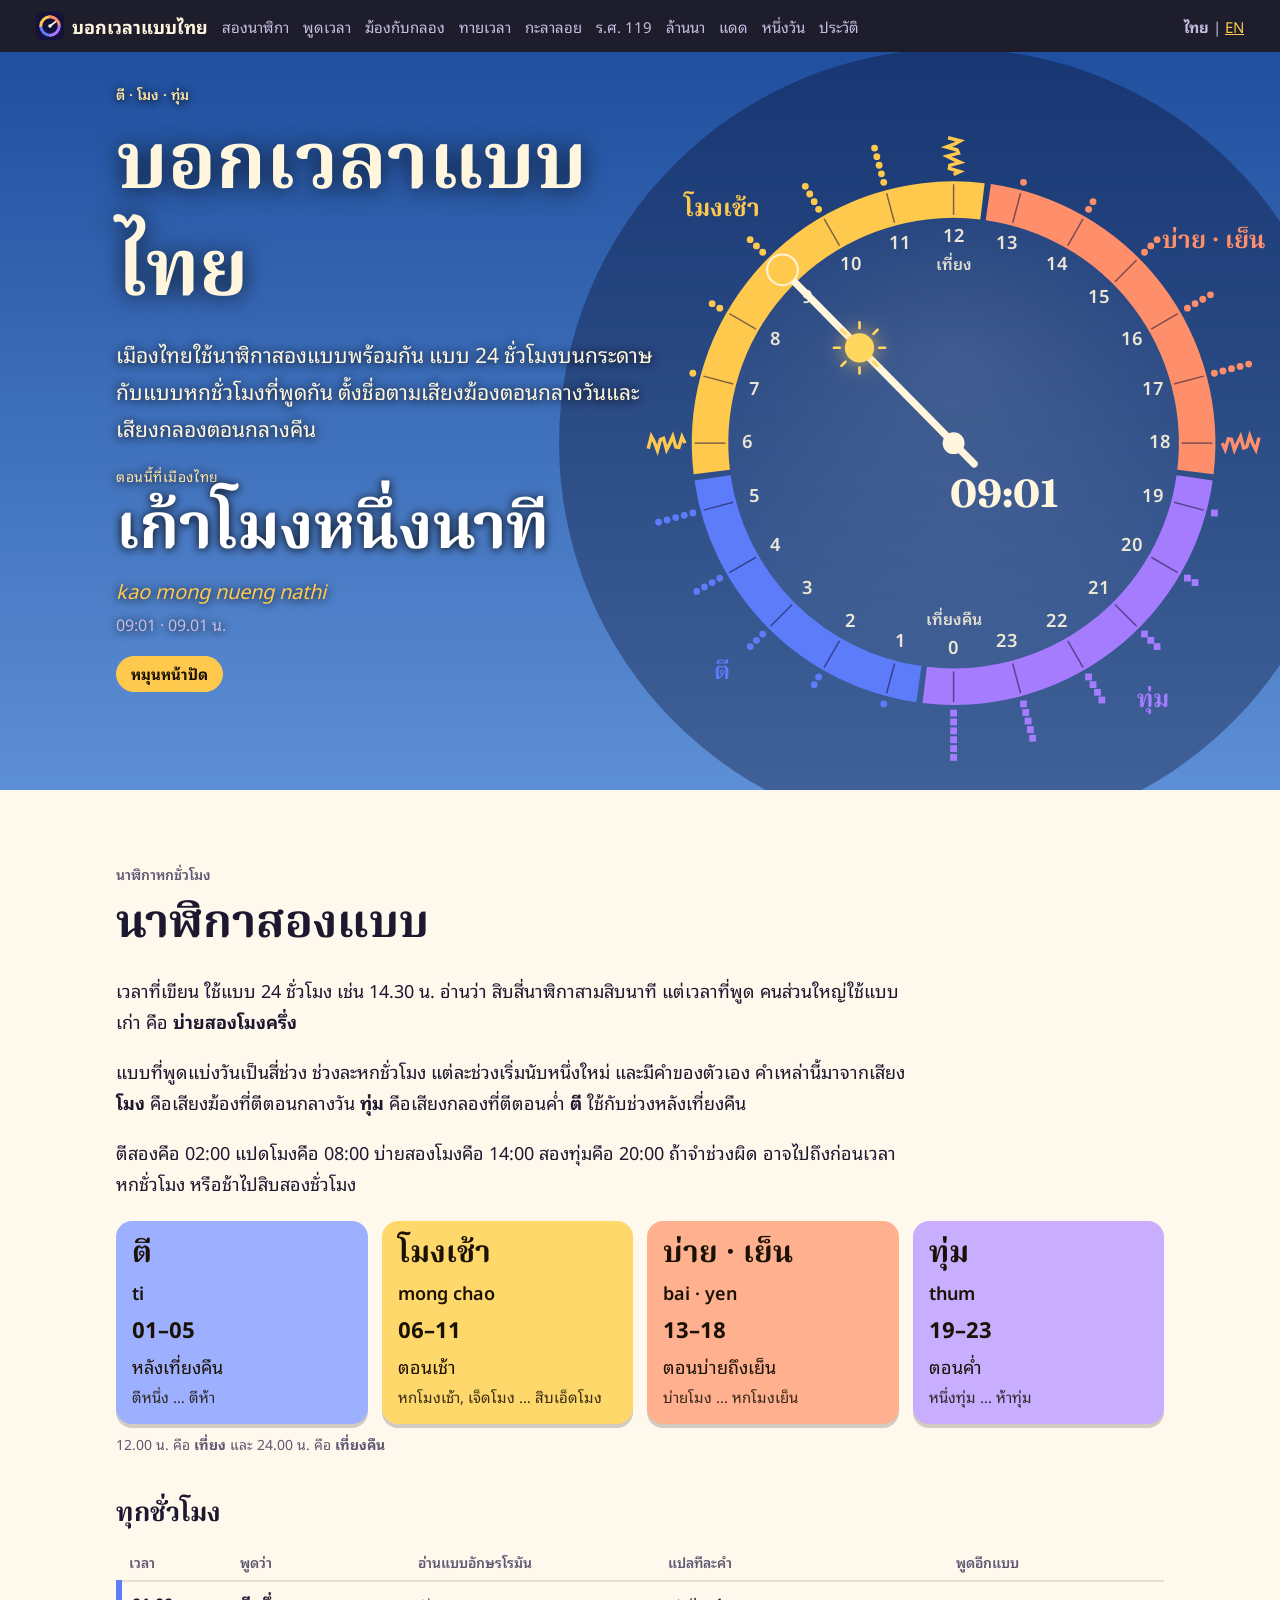
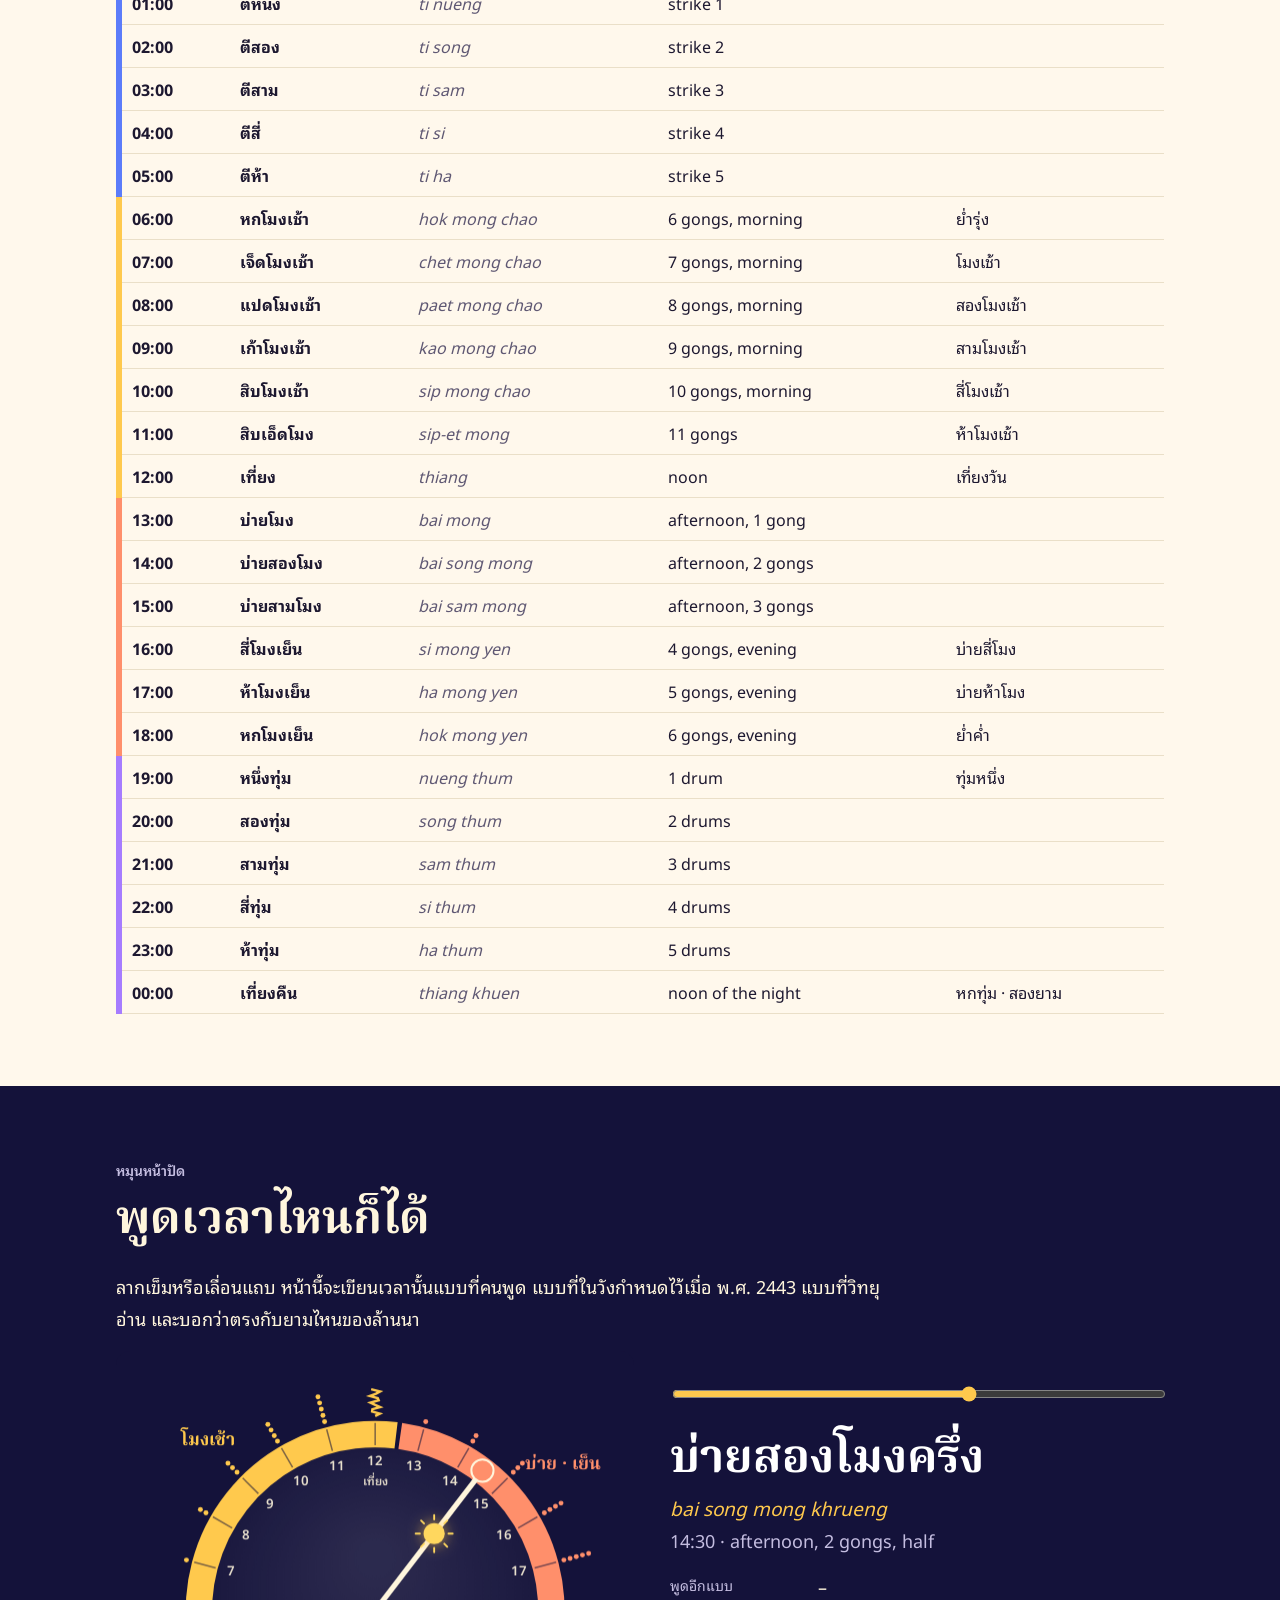
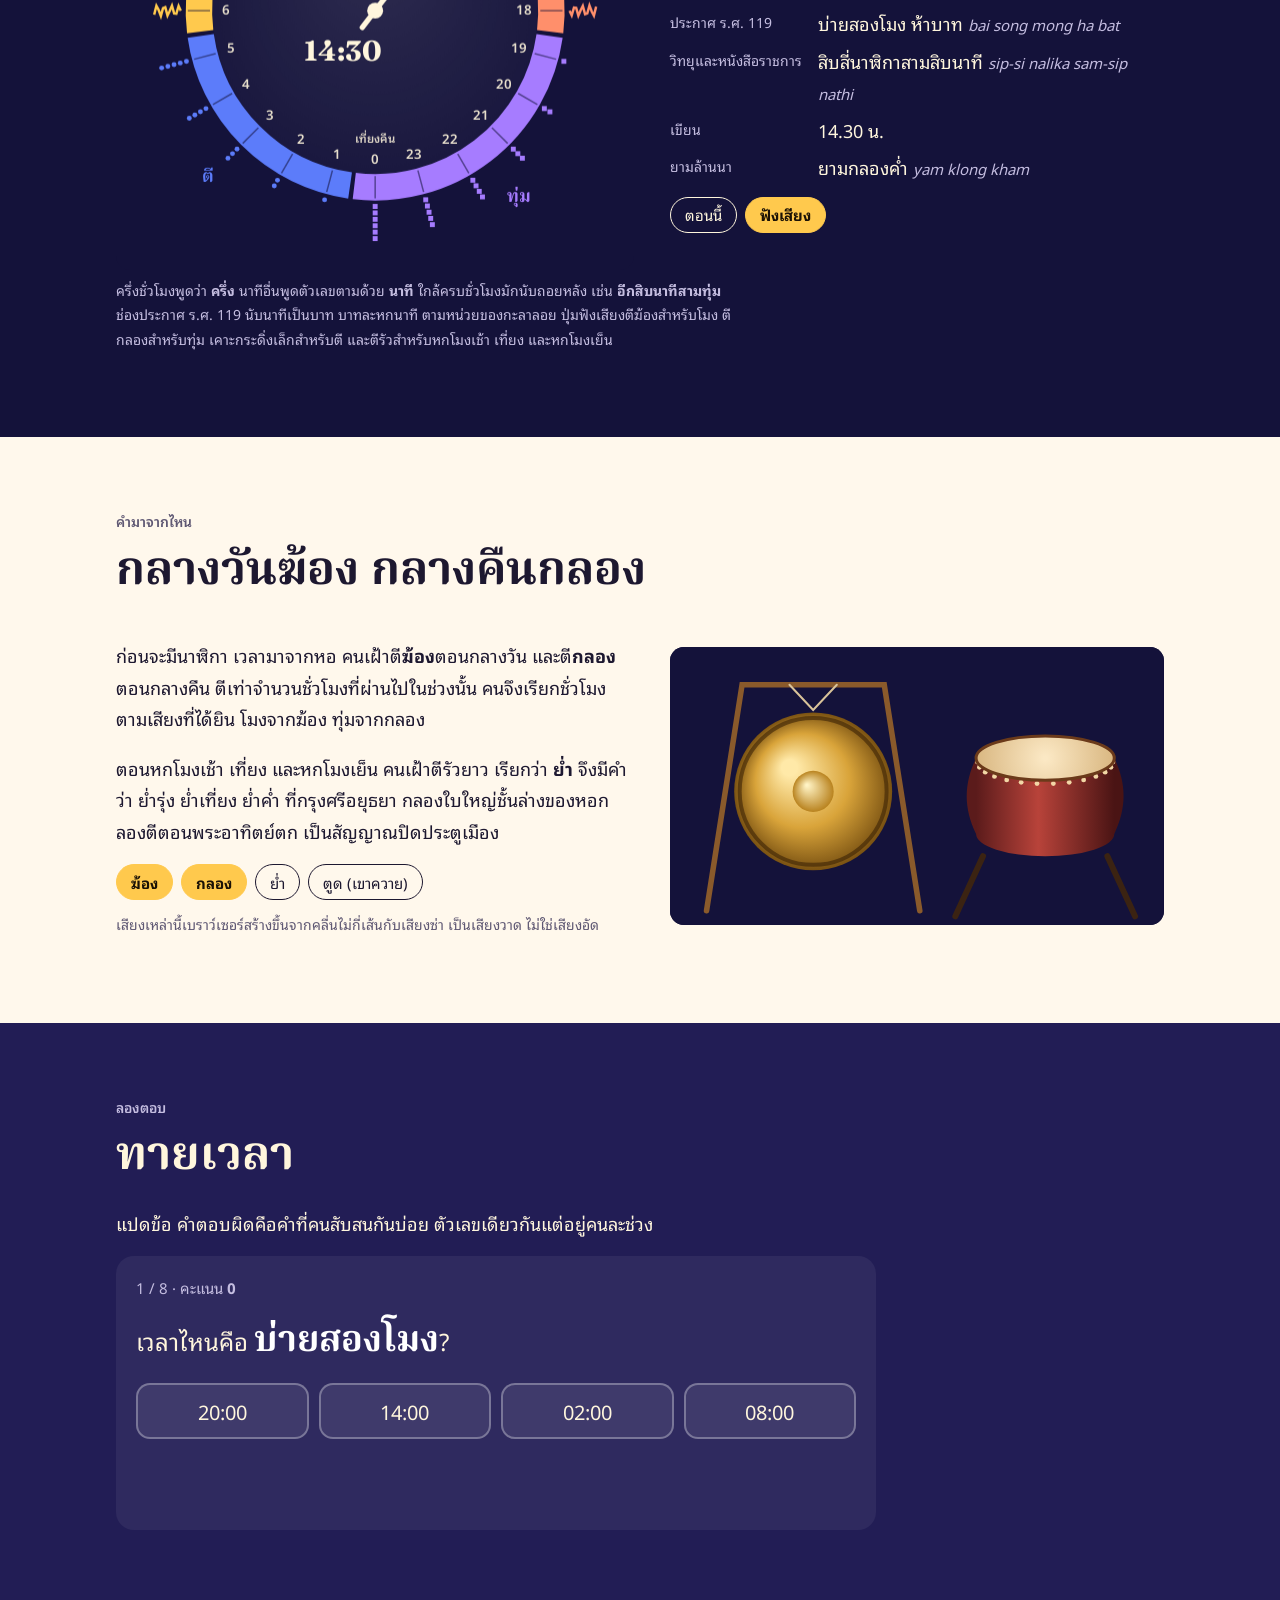
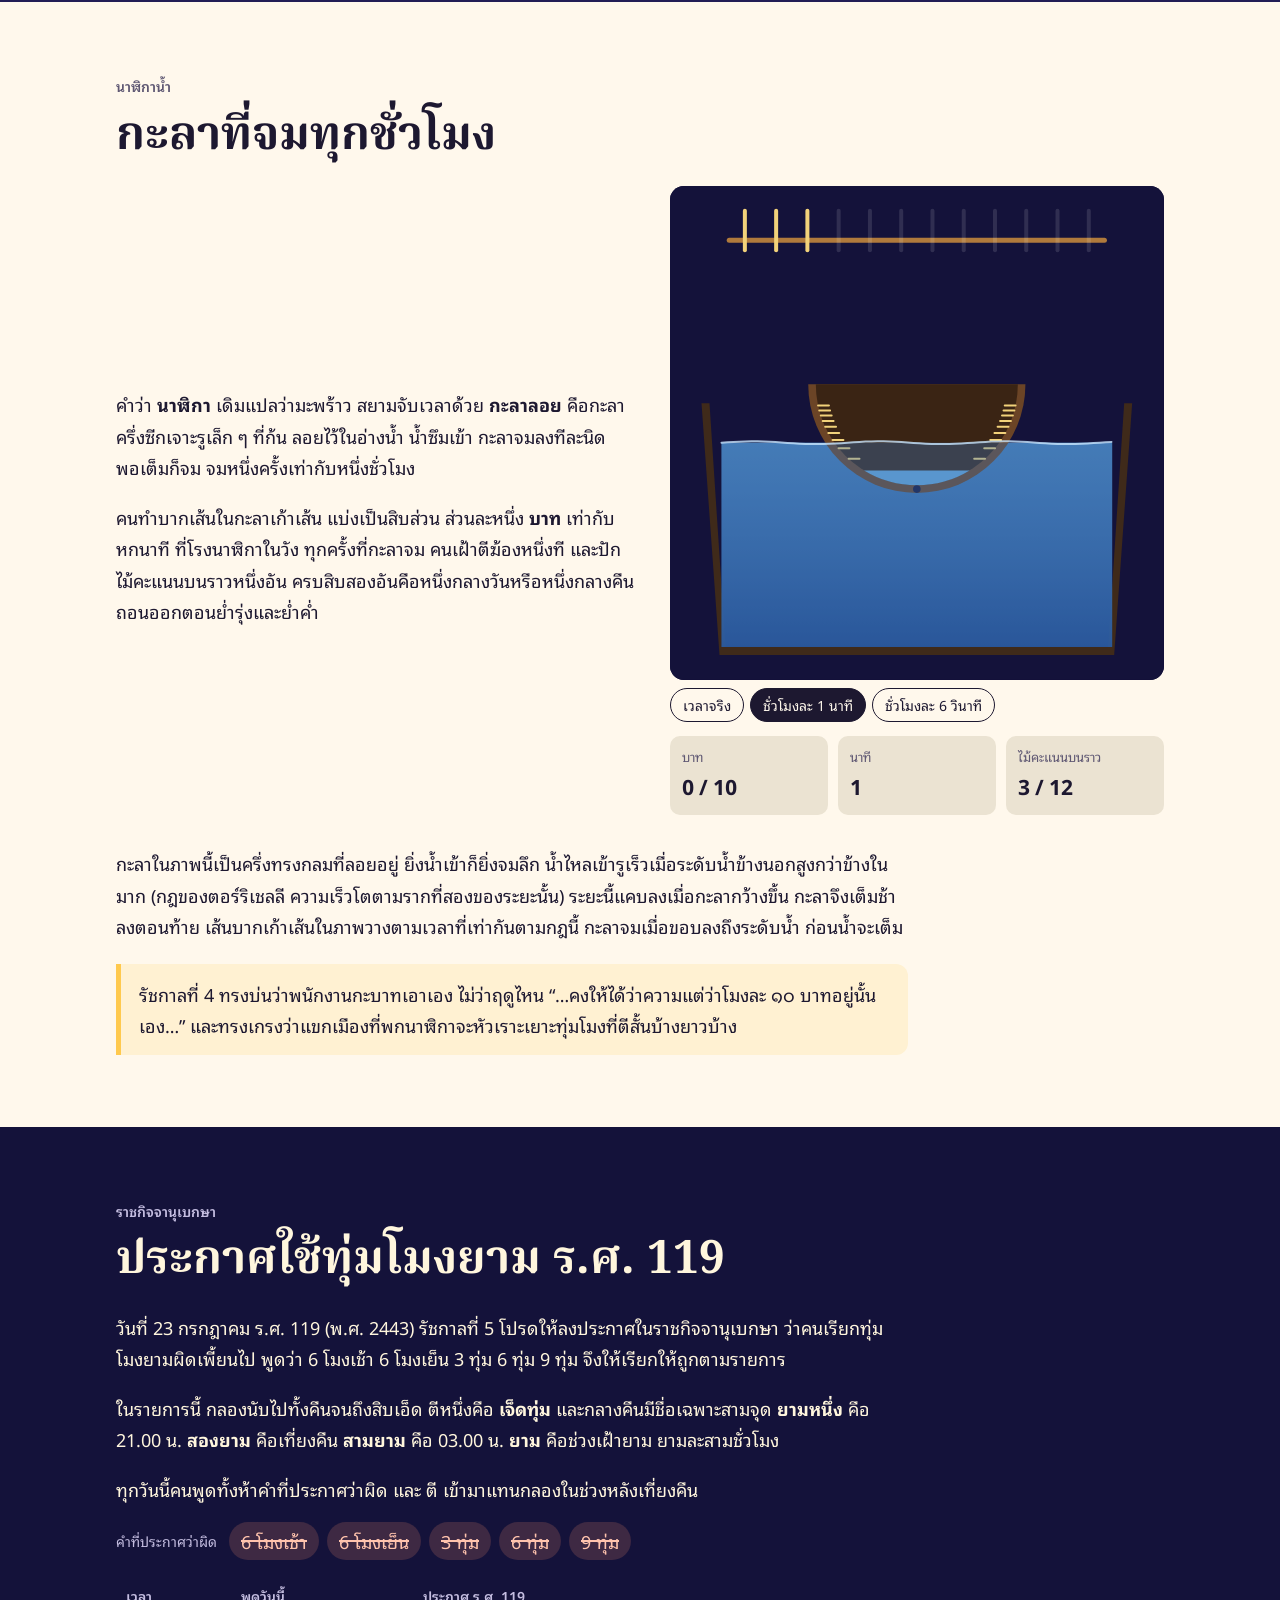
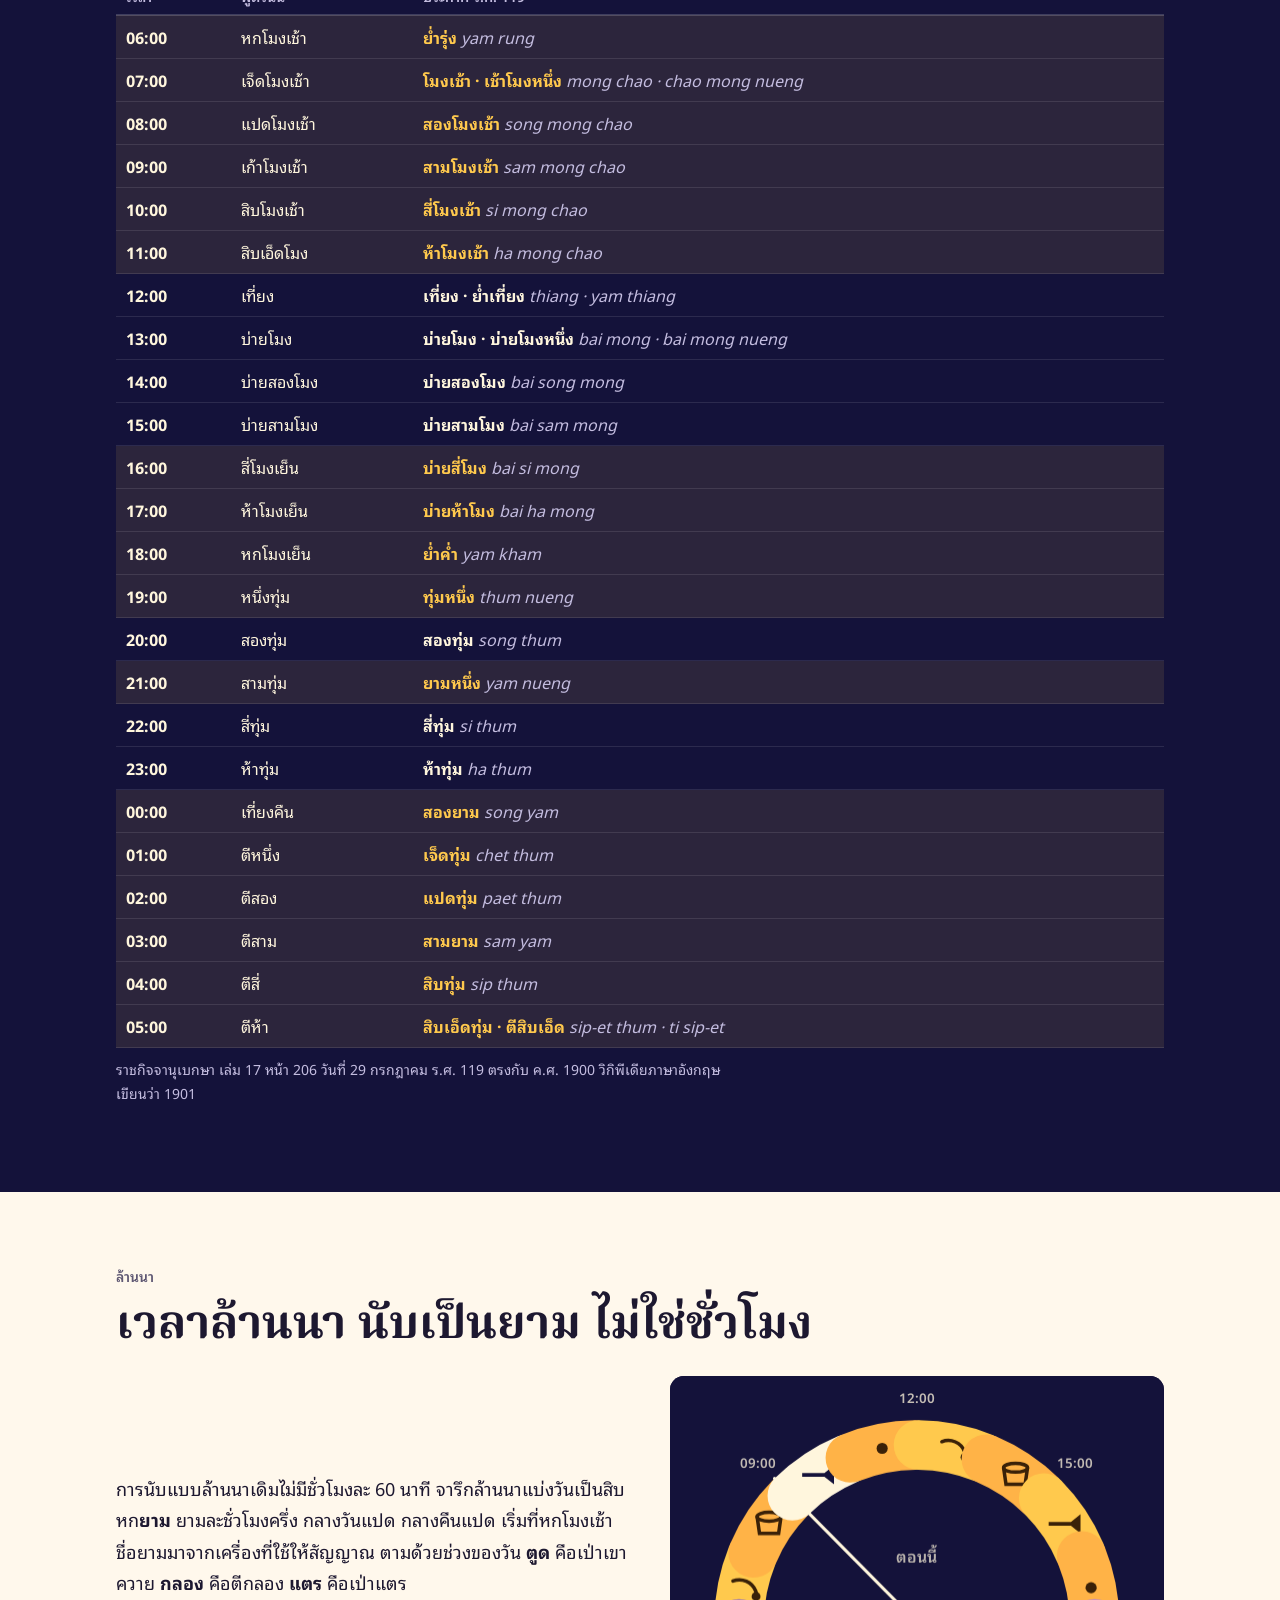
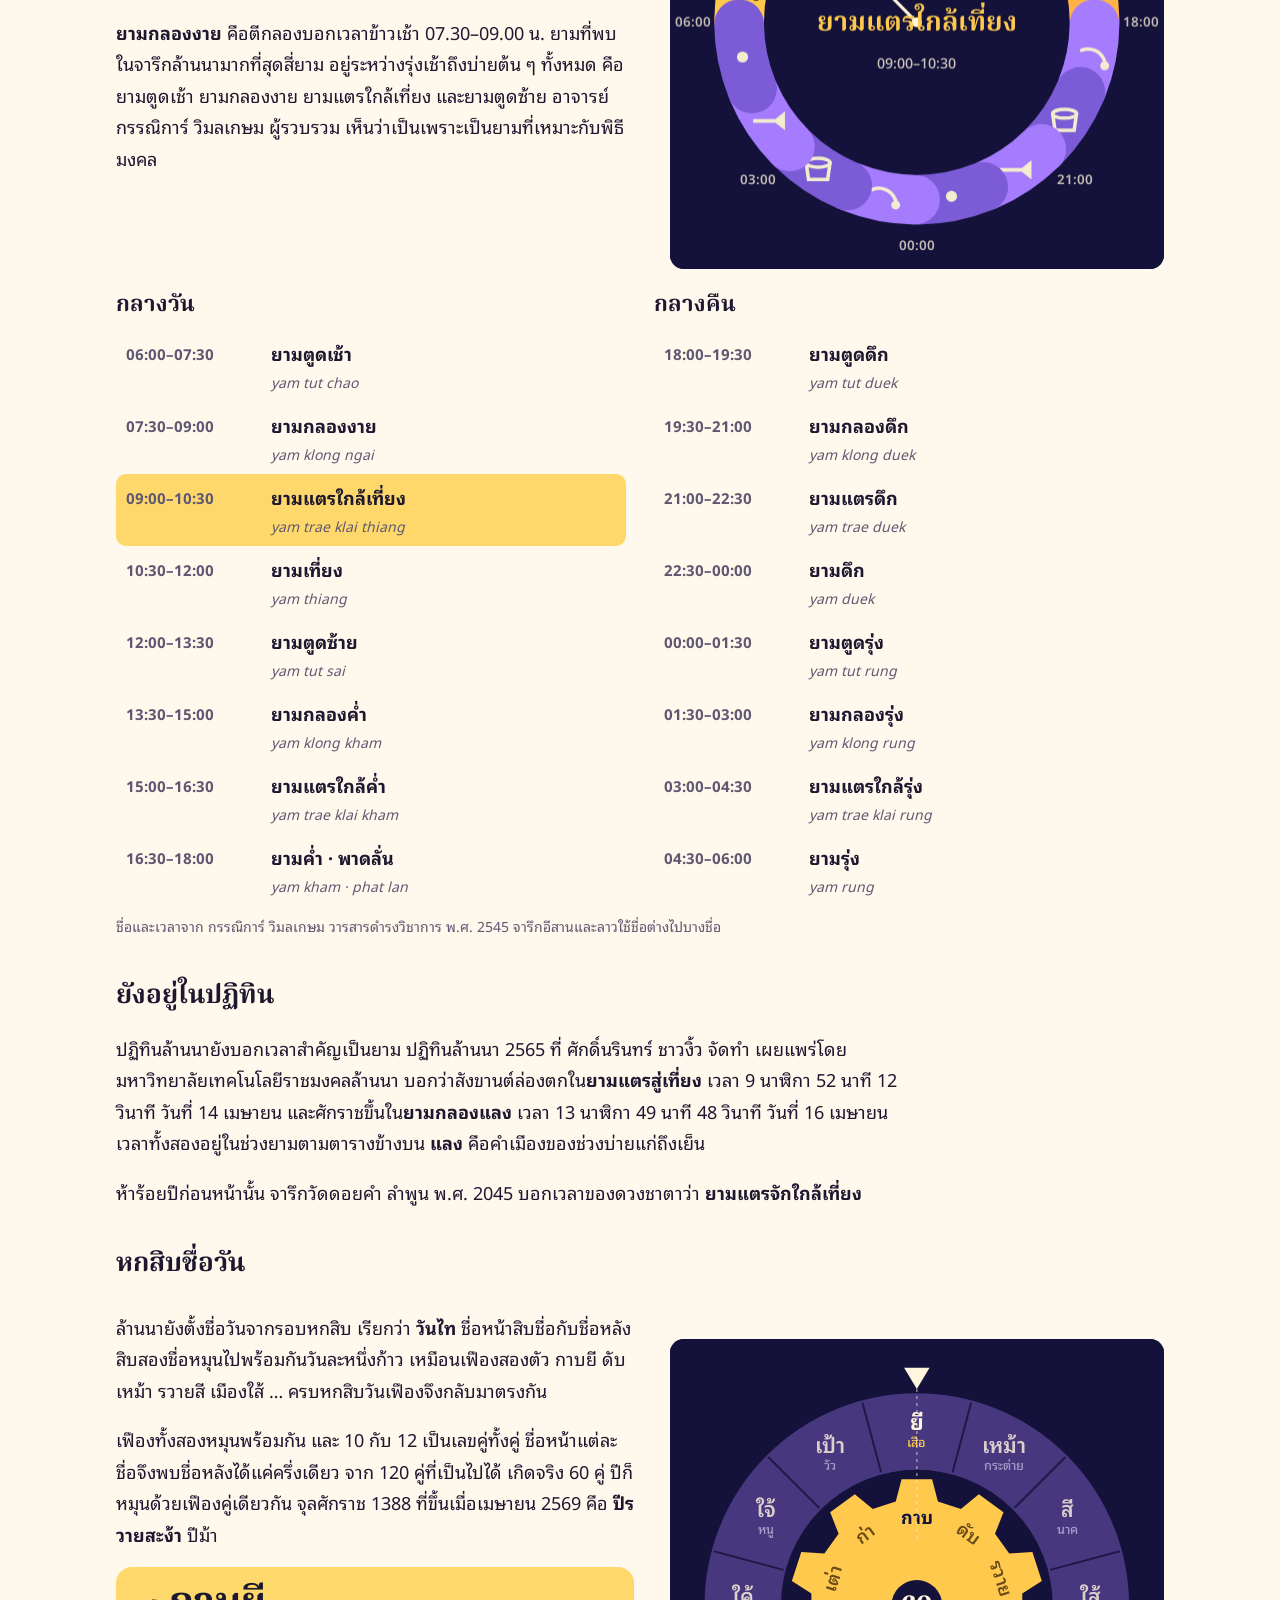
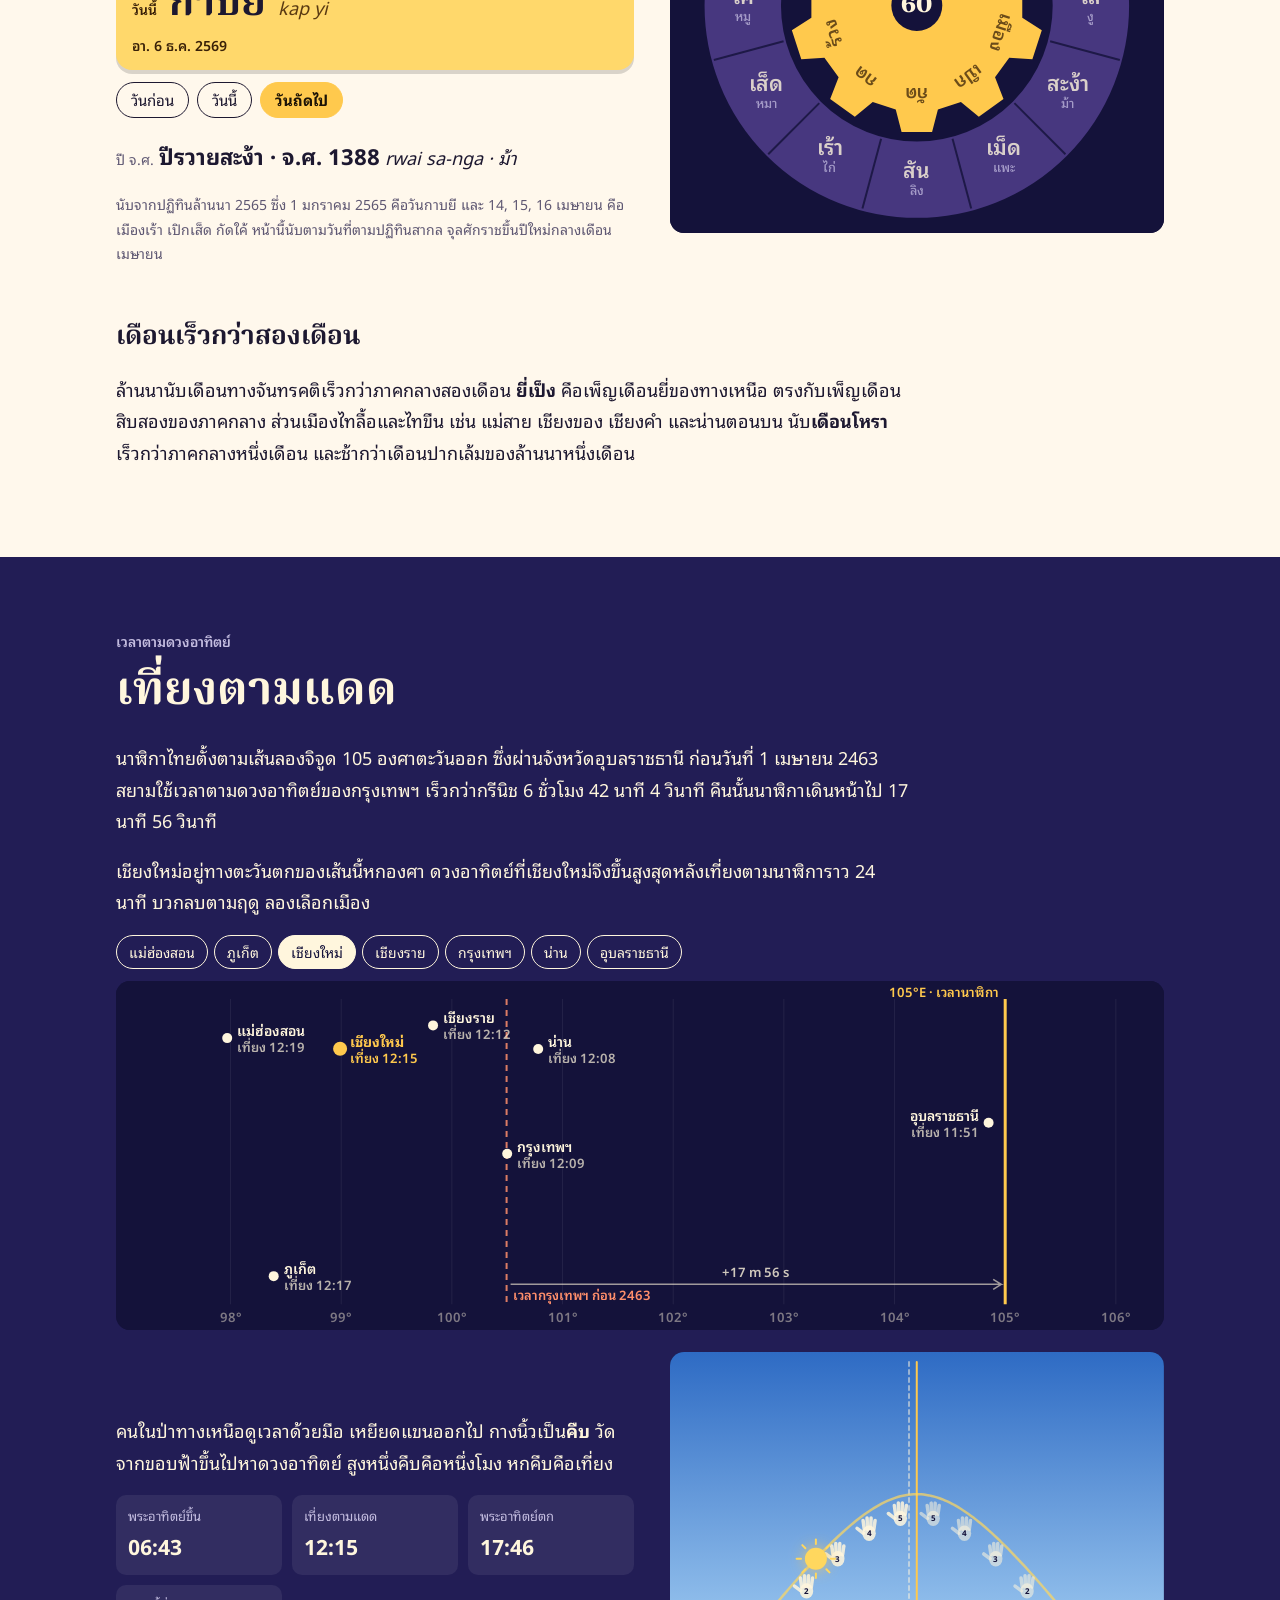
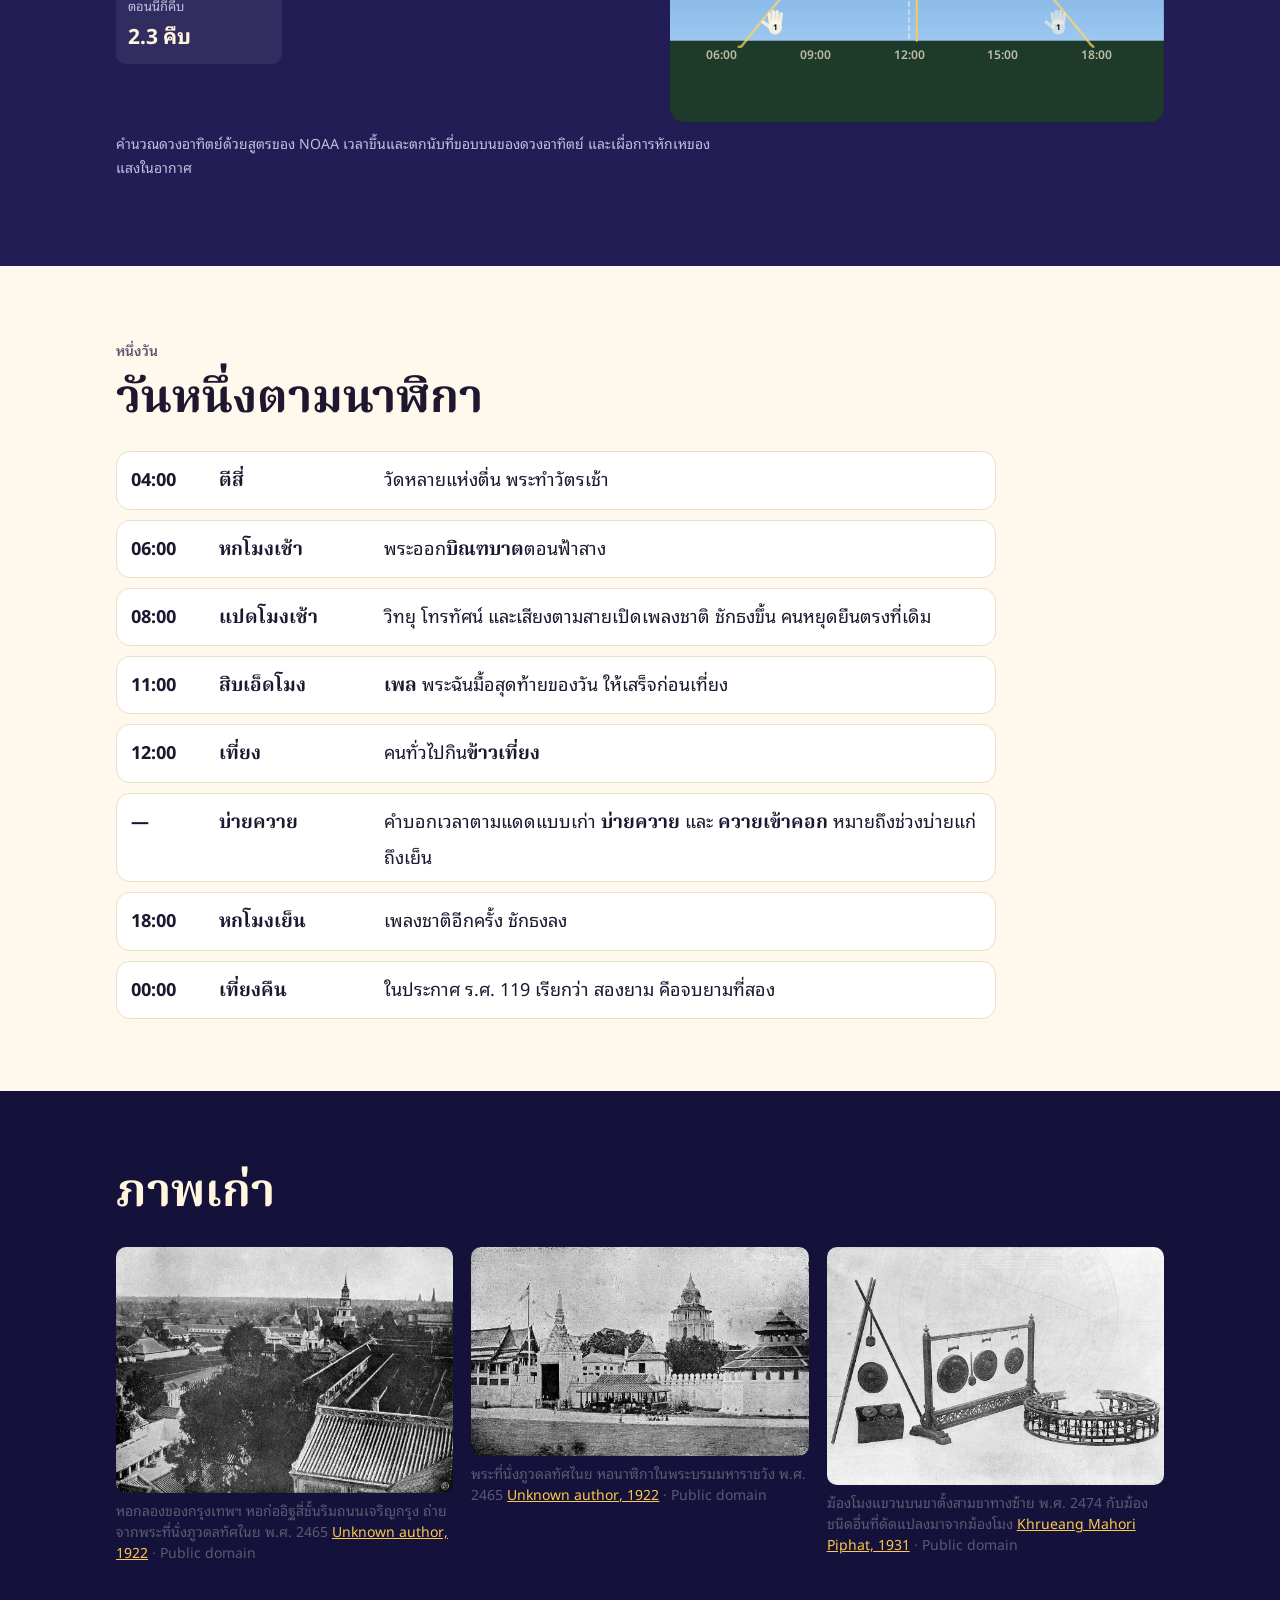
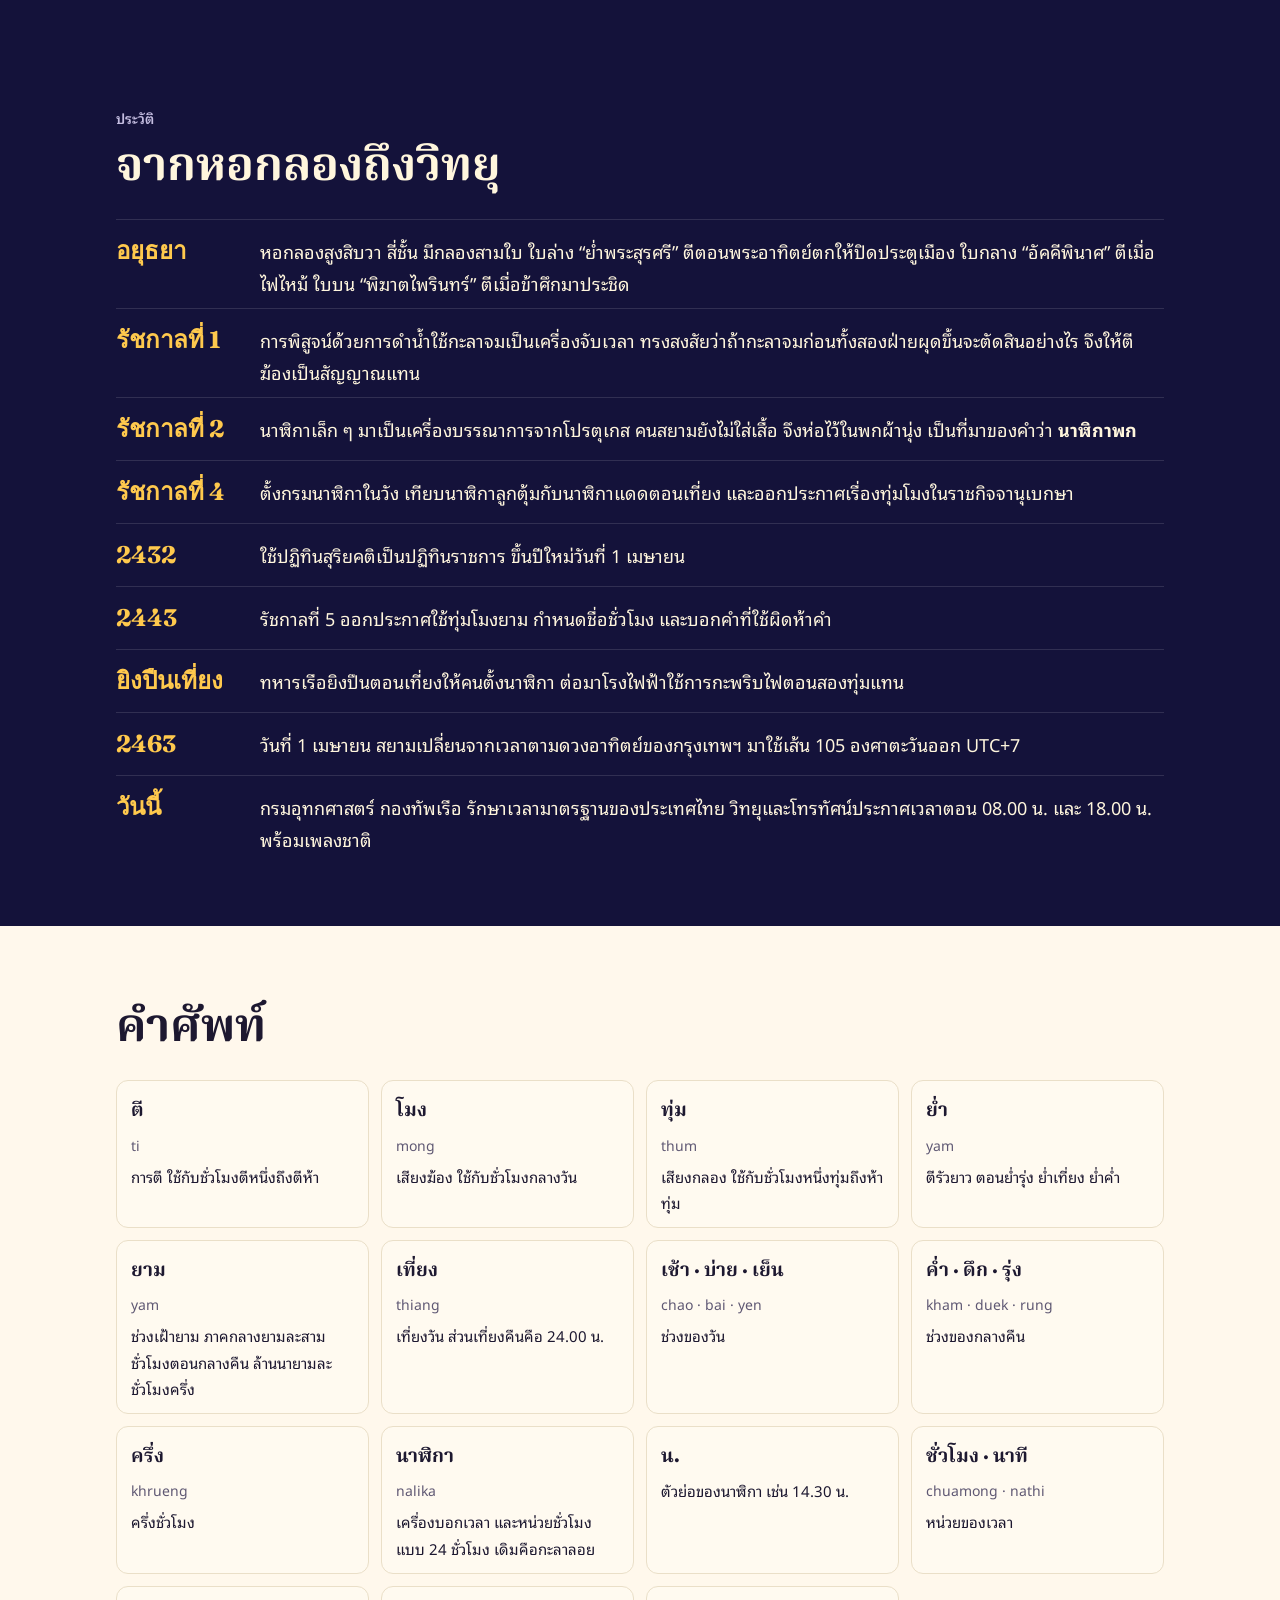
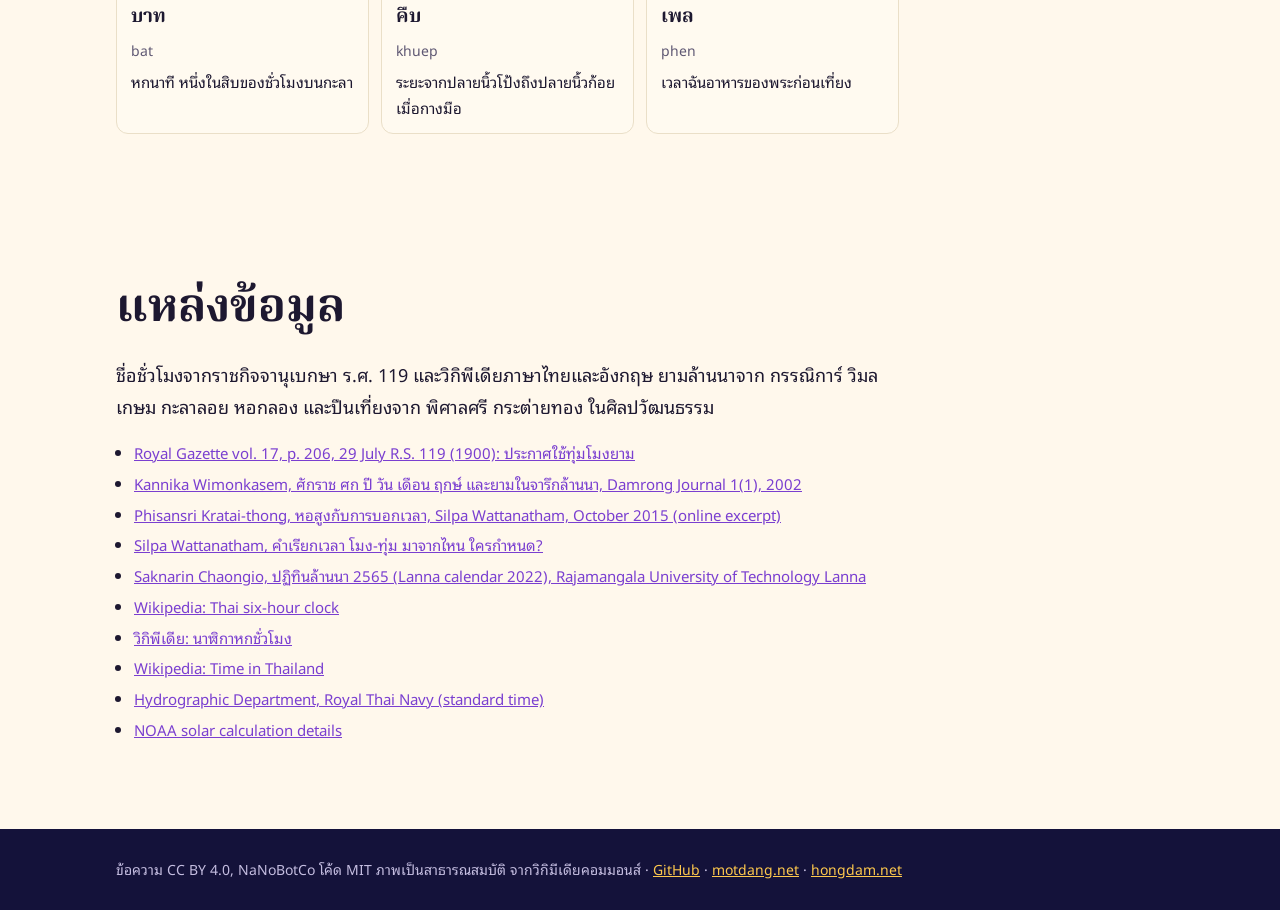
==== docs/th/index.html @ e8adf8bb "Telling Time in Thai" ====
<!doctype html><html lang="th" translate="no" class="notranslate"><head>
<meta charset="utf-8"><meta name="viewport" content="width=device-width,initial-scale=1">
<meta name="google" content="notranslate">
<script>if(/[.]translate[.]goog$/.test(location.hostname))location.replace("https://"+location.hostname.slice(0,-15).replace(/--/g,"~").replace(/-/g,".").replace(/~/g,"-")+location.pathname+location.search.replace(/([?&])_x_tr_[^&]*/g,"$1").replace(/[?&]+$/,"").replace(/[?]&+/,"?")+location.hash)</script>
<title>บอกเวลาแบบไทย · Telling Time in Thai</title>
<meta name="description" content="คนไทยบอกเวลาอย่างไร นาฬิกาหกชั่วโมงที่พูดกัน ตั้งชื่อตามเสียงฆ้องตอนกลางวันและเสียงกลองตอนกลางคืน นาฬิกา 24 ชั่วโมงบนกระดาษ ประกาศ ร.ศ. 119 กะลาลอย สิบหกยามของล้านนา และเที่ยงตามแดด มีหน้าปัดสด เสียง และเกมทายเวลา ภาษาไทยและอังกฤษ">
<meta name="theme-color" content="#14123a">
<link rel="canonical" href="https://nanobotco.github.io/thai-time/th/">
<link rel="alternate" hreflang="en" href="https://nanobotco.github.io/thai-time/"><link rel="alternate" hreflang="th" href="https://nanobotco.github.io/thai-time/th/"><link rel="alternate" hreflang="x-default" href="https://nanobotco.github.io/thai-time/">
<meta property="og:type" content="website"><meta property="og:site_name" content="Telling Time in Thai · บอกเวลาแบบไทย">
<meta property="og:title" content="บอกเวลาแบบไทย"><meta property="og:description" content="คนไทยบอกเวลาอย่างไร นาฬิกาหกชั่วโมงที่พูดกัน ตั้งชื่อตามเสียงฆ้องตอนกลางวันและเสียงกลองตอนกลางคืน นาฬิกา 24 ชั่วโมงบนกระดาษ ประกาศ ร.ศ. 119 กะลาลอย สิบหกยามของล้านนา และเที่ยงตามแดด มีหน้าปัดสด เสียง และเกมทายเวลา ภาษาไทยและอังกฤษ"><meta property="og:url" content="https://nanobotco.github.io/thai-time/th/">
<meta property="og:image" content="https://nanobotco.github.io/thai-time/card.jpg"><meta property="og:image:secure_url" content="https://nanobotco.github.io/thai-time/card.jpg"><meta property="og:image:type" content="image/jpeg">
<meta property="og:image:width" content="1200"><meta property="og:image:height" content="630">
<meta property="og:image:alt" content="หน้าปัด 24 ชั่วโมงสีทอง ชมพู และม่วง กับชื่อ บอกเวลาแบบไทย">
<meta property="og:locale" content="th_TH"><meta property="og:locale:alternate" content="en_US">
<meta name="twitter:card" content="summary_large_image"><meta name="twitter:image" content="https://nanobotco.github.io/thai-time/card.jpg">
<link rel="icon" href="../icon.svg" type="image/svg+xml">
<link rel="alternate" type="text/plain" href="https://nanobotco.github.io/thai-time/llms.txt" title="llms.txt">
<link rel="preconnect" href="https://fonts.googleapis.com"><link rel="preconnect" href="https://fonts.gstatic.com" crossorigin>
<link href="https://fonts.googleapis.com/css2?family=Fraunces:opsz,wght@9..144,600;9..144,700&family=Noto+Sans+Thai+Looped:wght@400;600;700&family=Noto+Sans+Thai:wght@400;600;700&family=Noto+Serif+Thai:wght@600;700&display=swap" rel="stylesheet">
<script>if(/[?&]card/.test(location.search))document.documentElement.classList.add("card")</script>
<style>:root{--night:#14123a;--rock:#221d55;--ink:#fff6dd;--dim:#c4bde0;--lamp:#ffc94d;--coral:#ff8f6b;--violet:#a67cff;--blue:#5c7cfa;--paper:#fff8ec;--text:#1d1830;--mute:#5f5873;--rule:#eadfc8}
*{box-sizing:border-box}
html{scroll-behavior:smooth;-webkit-text-size-adjust:100%}
body{margin:0;background:var(--paper);color:var(--text);font:17px/1.6 "Noto Sans Thai Looped","Noto Sans Thai",system-ui,-apple-system,"Segoe UI",sans-serif;overflow-x:hidden}
html[lang=th] body{font-size:18px;line-height:1.75}
a{color:#7a3fd0}
h1,h2,h3{font-family:Fraunces,"Noto Serif Thai",Georgia,serif;font-weight:700;line-height:1.15;margin:0 0 .4em}
html[lang=th] h1,html[lang=th] h2,html[lang=th] h3{font-family:"Noto Serif Thai",Fraunces,serif;line-height:1.35}
h2{font-size:clamp(28px,4.6vw,46px)}
.in{max-width:1080px;margin:0 auto;padding:0 16px}
.kick{font-size:14px;letter-spacing:.06em;text-transform:uppercase;color:var(--mute);margin:0 0 .5em;font-weight:600}
html[lang=th] .kick{text-transform:none;letter-spacing:0}
.sec{padding:72px 0}
.sec p{max-width:44em}
.dark,.night,.rock{color:var(--ink)}
.dark{background:var(--night)}
.night{background:#0b0a24}
.rock{background:var(--rock)}
.dark a,.night a,.rock a{color:var(--lamp)}
.dark .kick,.night .kick,.rock .kick{color:var(--dim)}
canvas{display:block;width:100%;touch-action:pan-y}
.cv{border-radius:14px;background:var(--night)}
.cv.sq{aspect-ratio:1/1}
.cv.tall{aspect-ratio:4/5}
.cv.wide{aspect-ratio:16/9}
.cv.big{aspect-ratio:16/10;max-height:78vh}
@media (max-width:720px){.cv.wide,.cv.big{aspect-ratio:4/3}}
.note{font-size:14px;color:var(--mute);margin-top:.6em}
.dark .note,.night .note,.rock .note{color:var(--dim)}
header.top{position:sticky;top:0;z-index:20;background:rgba(11,10,28,.92);backdrop-filter:blur(8px);-webkit-backdrop-filter:blur(8px);color:var(--ink);transition:transform .25s}
header.top .in{display:flex;align-items:center;gap:14px;min-height:52px;max-width:1240px}
.brand{display:flex;align-items:center;gap:8px;color:var(--ink);text-decoration:none;font-weight:700;white-space:nowrap}
header.top nav{display:flex;gap:14px;overflow-x:auto;scrollbar-width:none;flex:1;font-size:15px}
header.top nav::-webkit-scrollbar{display:none}
header.top nav a{color:var(--dim);text-decoration:none;white-space:nowrap;padding:6px 0}
header.top nav a:hover{color:var(--lamp)}
.lang{white-space:nowrap;font-size:15px;color:var(--dim)}
.lang a{color:var(--lamp)}
body.nav-away header.top{transform:translateY(-100%)}
@media (max-width:720px){.brand span{display:none}}
.hero{position:relative;background:#0b0a24;color:var(--ink);overflow:hidden}
.hero canvas{height:min(82vh,760px);min-height:480px}
.hero-t{position:absolute;left:0;right:0;top:0;padding:30px 16px 0;max-width:1080px;margin:0 auto;pointer-events:none}
.hero-t h1{font-size:clamp(42px,8vw,96px);margin:0;text-shadow:0 2px 22px rgba(0,0,0,.75)}
.hero-t .kick{color:#ffe4a3;text-shadow:0 1px 8px #000}
.hero-t .lede{font-size:clamp(17px,2.2vw,21px);max-width:28em;text-shadow:0 1px 10px #000;margin:.4em 0 0}
.hero-t .go{pointer-events:auto;margin-top:18px}
.hero-t .go a{text-decoration:none;display:inline-block}
.pill{font:inherit;font-size:15px;border:1.5px solid currentColor;background:transparent;color:inherit;border-radius:999px;padding:6px 14px;cursor:pointer;min-height:36px;line-height:1.4}
.pill.hot{background:var(--lamp);color:#1b1206;border-color:var(--lamp);font-weight:700}
.pill[aria-pressed=true]{background:var(--ink);color:var(--night);border-color:var(--ink)}
.sec:not(.dark):not(.night):not(.rock) .pill[aria-pressed=true]{background:var(--text);color:var(--paper);border-color:var(--text)}
.btns{display:flex;flex-wrap:wrap;gap:8px;margin:12px 0}
.seg{display:flex;flex-wrap:wrap;gap:6px;margin:8px 0 12px}
.seg .pill{font-size:14px;padding:5px 12px;min-height:34px}
.two{display:grid;grid-template-columns:1.05fr 1fr;gap:36px;align-items:center}
@media (max-width:860px){.two{grid-template-columns:1fr}}
.stage{position:relative}
.stage .ov{position:absolute;inset:0;width:100%;height:100%;pointer-events:none}
.readout{display:grid;grid-template-columns:repeat(auto-fit,minmax(130px,1fr));gap:10px;margin:14px 0}
.readout div{background:rgba(255,255,255,.07);border-radius:10px;padding:10px 12px;min-width:0}
.sec:not(.dark):not(.night):not(.rock) .readout div{background:#ebe3d2}
.readout span{display:block;font-size:13px;color:var(--dim)}
.sec:not(.dark):not(.night):not(.rock) .readout span{color:var(--mute)}
.readout b{font-size:21px;font-variant-numeric:tabular-nums;overflow-wrap:anywhere}
input[type=range]{width:100%;accent-color:var(--lamp);min-height:32px}
.sec:not(.dark):not(.night):not(.rock) input[type=range]{accent-color:#7a3fd0}
label.lab,p.lab{display:block;font-size:15px;margin:10px 0 0}
label.lab b{font-variant-numeric:tabular-nums;color:var(--lamp)}
.sec:not(.dark):not(.night):not(.rock) label.lab b{color:#7a3fd0}
.ph{display:grid;grid-template-columns:repeat(auto-fit,minmax(280px,1fr));gap:18px;margin-top:22px}
.ph figure{margin:0}
.ph img{width:100%;height:auto;aspect-ratio:4/5;object-fit:cover;border-radius:10px;display:block;background:#ddd}
.ph figcaption{font-size:14px;color:var(--mute);margin-top:6px;line-height:1.5}
.tl{list-style:none;padding:0;margin:20px 0 0;display:grid;gap:10px}
.tl li{display:grid;grid-template-columns:4.2em 1fr;gap:14px;align-items:baseline;border-top:1px solid rgba(255,255,255,.12);padding-top:10px}
.tl b{font-family:Fraunces,Georgia,serif;font-size:24px;color:var(--lamp)}
.glos{display:grid;grid-template-columns:repeat(auto-fill,minmax(250px,1fr));gap:12px;margin-top:20px}
.glos div{background:#fffaf0;border:1px solid var(--rule);border-radius:12px;padding:12px 14px}
.glos b{display:block;font-size:19px;font-family:Fraunces,"Noto Serif Thai",serif}
.glos i{font-style:normal;color:var(--mute);font-size:14px}
.glos p{margin:.3em 0 0;font-size:15px}
.src{font-size:15px;padding-left:1.2em}
.src li{margin:.3em 0}
footer.bot{background:var(--night);color:var(--dim);padding:28px 0;font-size:14px}
footer.bot a{color:var(--lamp)}
.cardline{display:none;font-size:24px;color:#ffe4a3;margin-top:16px;text-shadow:0 1px 8px #000}
.cardline span{font-size:19px;color:var(--lamp)}
html.card header.top,html.card main>section:not(.hero),html.card footer,html.card .go,html.card .lede{display:none}
html.card .hero canvas{height:100vh;min-height:0}
html.card .hero-t{padding-top:52px;padding-left:60px;max-width:none}
html.card .hero-t h1{font-size:104px}
html.card .cardline{display:block}
@media (prefers-reduced-motion:reduce){html{scroll-behavior:auto}}
.ph img{aspect-ratio:auto}
.hero-t{max-width:1080px}
.hero-t .lede{max-width:24em}
.now{margin-top:18px;display:flex;flex-direction:column;gap:2px;max-width:30em;text-shadow:0 1px 10px #000}
.nowlab{font-size:14px;color:#ffe4a3;letter-spacing:.04em}
.now b{font-family:"Noto Serif Thai",serif;font-size:clamp(34px,6vw,64px);line-height:1.25;color:#fff}
.now i{font-size:20px;color:var(--lamp)}
.now span#nowen{font-size:16px;color:var(--dim)}
@media (max-width:860px){.hero-t .lede{display:none}.now b{font-size:38px}}
.blks{display:grid;grid-template-columns:repeat(auto-fit,minmax(200px,1fr));gap:14px;margin:22px 0 6px}
.blk{border-radius:16px;padding:14px 16px;display:flex;flex-direction:column;gap:2px;color:#1b1206;box-shadow:0 4px 0 rgba(0,0,0,.18)}
.blk b{font-family:"Noto Serif Thai",serif;font-size:30px;line-height:1.3}
.blk i{font-style:normal;font-weight:600}
.blk .hrs{font-size:22px;font-variant-numeric:tabular-nums;font-weight:700}
.blk .ex{font-size:15px;opacity:.85}
.b-ti.blk{background:#9db0ff}.b-chao.blk{background:#ffd86b}.b-bai.blk{background:#ffb08f}.b-thum.blk{background:#c9adff}
h3.sub{font-size:26px;margin-top:40px}
.tw{overflow-x:auto;-webkit-overflow-scrolling:touch;margin-top:12px}
table{border-collapse:collapse;width:100%;font-size:16px}
th{text-align:left;font-size:14px;color:var(--mute);font-weight:600;padding:6px 10px;border-bottom:2px solid var(--rule)}
td{padding:7px 10px;border-bottom:1px solid var(--rule);vertical-align:baseline}
td.t{font-variant-numeric:tabular-nums;font-weight:700;white-space:nowrap}
td i{color:var(--mute)}
.hrs-t td:first-child{border-left:6px solid transparent}
.hrs-t tr.b-ti td:first-child{border-left-color:var(--blue)}.hrs-t tr.b-chao td:first-child{border-left-color:var(--lamp)}.hrs-t tr.b-bai td:first-child{border-left-color:var(--coral)}.hrs-t tr.b-thum td:first-child{border-left-color:var(--violet)}
.dark th{color:var(--dim);border-color:rgba(255,255,255,.18)}
.dark td{border-color:rgba(255,255,255,.1)}
.dark td i{color:var(--dim)}
.y-t tr.diff td{background:rgba(255,201,77,.1)}
.y-t tr.diff b{color:var(--lamp)}
.banned{display:flex;flex-wrap:wrap;gap:8px;align-items:center}
.banned span{font-size:14px;color:var(--dim);margin-right:4px}
.banned s{background:rgba(255,143,107,.18);color:#ffc3ad;border-radius:999px;padding:3px 12px;text-decoration-thickness:2px}
.dialw{max-width:560px;width:100%;margin:0 auto}
#saycv{touch-action:none;cursor:grab}
.said{display:flex;flex-direction:column;margin:14px 0 6px}
.said b{font-family:"Noto Serif Thai",serif;font-size:clamp(30px,4.6vw,46px);line-height:1.3;color:#fff}
.said i{font-size:19px;color:var(--lamp)}
.said span{color:var(--dim)}
dl.rows{display:grid;grid-template-columns:auto 1fr;gap:6px 16px;margin:14px 0}
dl.rows dt{font-size:14px;color:var(--dim);padding-top:3px}
dl.rows dd{margin:0;font-size:18px}
dl.rows dd i{color:var(--dim);font-size:15px}
.quiz{background:rgba(255,255,255,.06);border-radius:18px;padding:18px 20px;margin-top:16px;max-width:760px}
.qprog{font-size:15px;color:var(--dim);margin:0}
.qq{font-size:24px;margin:.4em 0}
.qq b{font-family:"Noto Serif Thai",serif;font-size:36px;color:#fff}
.qq i{color:var(--lamp);font-size:18px}
.qa{display:grid;grid-template-columns:repeat(auto-fit,minmax(150px,1fr));gap:10px}
.qa button{font:inherit;font-size:20px;border-radius:14px;border:2px solid rgba(255,255,255,.3);background:rgba(255,255,255,.08);color:var(--ink);padding:12px 10px;min-height:56px;cursor:pointer;line-height:1.3}
.qa button small{display:block;font-size:14px;color:var(--dim)}
.qa button.ok{background:#2f9e6a;border-color:#2f9e6a}
.qa button.no{background:#b8434f;border-color:#b8434f}
.qa button:disabled{cursor:default}
.qf{min-height:1.6em;font-size:17px}
blockquote{margin:22px 0 0;padding:14px 18px;border-left:5px solid var(--lamp);background:#fff1d2;border-radius:0 12px 12px 0;max-width:44em}
.lan{display:grid;grid-template-columns:1fr 1fr;gap:28px;margin-top:22px}
@media (max-width:720px){.lan{grid-template-columns:1fr}}
.lan h3{font-size:22px}
.lan ol{list-style:none;margin:0;padding:0}
.lan li{display:grid;grid-template-columns:7.5em 1fr;gap:2px 10px;padding:7px 10px;border-radius:10px}
.lan li .t{grid-row:span 2;font-variant-numeric:tabular-nums;font-weight:700;color:var(--mute);font-size:15px;padding-top:3px}
.lan li b{font-size:18px}
.lan li i{color:var(--mute);font-size:14px}
.lan li.on{background:#ffd86b}
.cv.strip{aspect-ratio:3/1;min-height:230px}
.cv.sky{aspect-ratio:4/3}
@media (max-width:720px){.cv.strip{aspect-ratio:auto;height:300px}}
.dayl{list-style:none;padding:0;margin:20px 0 0;display:grid;gap:10px;max-width:880px}
.dayl li{display:grid;grid-template-columns:4.2em 8.5em 1fr;gap:12px;align-items:baseline;padding:10px 14px;background:#fff;border:1px solid var(--rule);border-radius:14px}
.dayl .t{font-variant-numeric:tabular-nums;font-weight:700}
.dayl b{font-family:"Noto Serif Thai",serif;font-size:19px}
@media (max-width:640px){.dayl li{grid-template-columns:4em 1fr}.dayl .d{grid-column:1/-1}}
html.card .now{display:none}
html.card .hero-t h1{font-size:80px;max-width:7.5em}
@media (max-width:860px){html:not(.card) .hero canvas{position:absolute;inset:0;height:100%;min-height:0}html:not(.card) .hero-t{position:relative;padding-bottom:calc(min(96vw,620px) + 8px)}}
.wday{display:flex;flex-wrap:wrap;align-items:baseline;gap:4px 12px;margin-top:18px;background:#ffd86b;border-radius:16px;padding:12px 16px;box-shadow:0 4px 0 rgba(0,0,0,.15)}
.wday span{font-size:14px;color:#3a2108;font-weight:600}
.wday b{font-family:"Noto Serif Thai",serif;font-size:40px;line-height:1.25}
.wday i{color:#5a3a12}
.wday #wddate{flex-basis:100%}
.wyear span{font-size:14px;color:var(--mute)}
.wyear b{font-size:22px}
.tl li{grid-template-columns:7.2em 1fr}
.tl span b{font-family:inherit;font-size:inherit;color:inherit}
@media (max-width:640px){.tl li{grid-template-columns:1fr;gap:2px}}
@media (min-width:861px){html:not(.card) .hero-t h1{font-size:clamp(42px,6.2vw,84px);max-width:7.5em}html:not(.card) .hero-t .lede,html:not(.card) .now{max-width:min(30em,44vw)}}
</style>
</head><body>
<header class="top"><div class="in"><a class="brand" href="#top"><img src="../icon.svg" width="28" height="28" alt=""><span>บอกเวลาแบบไทย</span></a>
<nav aria-label="หัวข้อ"><a href="#what">สองนาฬิกา</a><a href="#say">พูดเวลา</a><a href="#sound">ฆ้องกับกลอง</a><a href="#quiz">ทายเวลา</a><a href="#coconut">กะลาลอย</a><a href="#y1900">ร.ศ. 119</a><a href="#lanna">ล้านนา</a><a href="#sun">แดด</a><a href="#day">หนึ่งวัน</a><a href="#history">ประวัติ</a></nav>
<span class="lang"><b>ไทย</b> | <a href="../" hreflang="en">EN</a></span></div></header>
<main><section id="top" class="hero"><canvas id="scene" role="img" aria-label="หน้าปัด 24 ชั่วโมงแบ่งเป็นสี่ช่วง ช่วงละหกชั่วโมง เข็มชี้เวลาตอนนี้ที่เมืองไทย"></canvas>
<div class="hero-t"><p class="kick">ตี · โมง · ทุ่ม</p><h1>บอกเวลาแบบไทย</h1><p class="lede">เมืองไทยใช้นาฬิกาสองแบบพร้อมกัน แบบ 24 ชั่วโมงบนกระดาษ กับแบบหกชั่วโมงที่พูดกัน ตั้งชื่อตามเสียงฆ้องตอนกลางวันและเสียงกลองตอนกลางคืน</p>
<div class="now" aria-live="polite"><span class="nowlab">ตอนนี้ที่เมืองไทย</span><b id="nowth" lang="th">–</b><i id="nowro"></i><span id="nowen"></span></div>
<p class="go"><a class="pill hot" href="#say">หมุนหน้าปัด</a></p>
<p class="cardline">Telling Time in Thai · กลางวันฆ้อง กลางคืนกลอง<br><span>nanobotco.github.io/thai-time</span></p></div></section>
<section id="what" class="sec "><div class="in"><p class=kick>นาฬิกาหกชั่วโมง</p><h2>นาฬิกาสองแบบ</h2><p>เวลาที่เขียน ใช้แบบ 24 ชั่วโมง เช่น 14.30 น. อ่านว่า สิบสี่นาฬิกาสามสิบนาที แต่เวลาที่พูด คนส่วนใหญ่ใช้แบบเก่า คือ <b>บ่ายสองโมงครึ่ง</b></p><p>แบบที่พูดแบ่งวันเป็นสี่ช่วง ช่วงละหกชั่วโมง แต่ละช่วงเริ่มนับหนึ่งใหม่ และมีคำของตัวเอง คำเหล่านี้มาจากเสียง <b>โมง</b> คือเสียงฆ้องที่ตีตอนกลางวัน <b>ทุ่ม</b> คือเสียงกลองที่ตีตอนค่ำ <b>ตี</b> ใช้กับช่วงหลังเที่ยงคืน</p><p>ตีสองคือ 02:00 แปดโมงคือ 08:00 บ่ายสองโมงคือ 14:00 สองทุ่มคือ 20:00 ถ้าจำช่วงผิด อาจไปถึงก่อนเวลาหกชั่วโมง หรือช้าไปสิบสองชั่วโมง</p><div class="blks"><div class="blk b-ti"><b lang="th">ตี</b><i>ti</i><span class="hrs">01–05</span><span>หลังเที่ยงคืน</span><span lang="th" class="ex">ตีหนึ่ง … ตีห้า</span></div><div class="blk b-chao"><b lang="th">โมงเช้า</b><i>mong chao</i><span class="hrs">06–11</span><span>ตอนเช้า</span><span lang="th" class="ex">หกโมงเช้า, เจ็ดโมง … สิบเอ็ดโมง</span></div><div class="blk b-bai"><b lang="th">บ่าย · เย็น</b><i>bai · yen</i><span class="hrs">13–18</span><span>ตอนบ่ายถึงเย็น</span><span lang="th" class="ex">บ่ายโมง … หกโมงเย็น</span></div><div class="blk b-thum"><b lang="th">ทุ่ม</b><i>thum</i><span class="hrs">19–23</span><span>ตอนค่ำ</span><span lang="th" class="ex">หนึ่งทุ่ม … ห้าทุ่ม</span></div></div><p class="note">12.00 น. คือ <b>เที่ยง</b> และ 24.00 น. คือ <b>เที่ยงคืน</b></p><h3 class="sub">ทุกชั่วโมง</h3><div class="tw"><table class="hrs-t"><thead><tr><th>เวลา</th><th>พูดว่า</th><th>อ่านแบบอักษรโรมัน</th><th>แปลทีละคำ</th><th>พูดอีกแบบ</th></tr></thead><tbody><tr class="b-ti"><td class="t">01:00</td><td lang="th"><b>ตีหนึ่ง</b></td><td><i>ti nueng</i></td><td>strike 1</td><td lang="th"></td></tr><tr class="b-ti"><td class="t">02:00</td><td lang="th"><b>ตีสอง</b></td><td><i>ti song</i></td><td>strike 2</td><td lang="th"></td></tr><tr class="b-ti"><td class="t">03:00</td><td lang="th"><b>ตีสาม</b></td><td><i>ti sam</i></td><td>strike 3</td><td lang="th"></td></tr><tr class="b-ti"><td class="t">04:00</td><td lang="th"><b>ตีสี่</b></td><td><i>ti si</i></td><td>strike 4</td><td lang="th"></td></tr><tr class="b-ti"><td class="t">05:00</td><td lang="th"><b>ตีห้า</b></td><td><i>ti ha</i></td><td>strike 5</td><td lang="th"></td></tr><tr class="b-chao"><td class="t">06:00</td><td lang="th"><b>หกโมงเช้า</b></td><td><i>hok mong chao</i></td><td>6 gongs, morning</td><td lang="th">ย่ำรุ่ง</td></tr><tr class="b-chao"><td class="t">07:00</td><td lang="th"><b>เจ็ดโมงเช้า</b></td><td><i>chet mong chao</i></td><td>7 gongs, morning</td><td lang="th">โมงเช้า</td></tr><tr class="b-chao"><td class="t">08:00</td><td lang="th"><b>แปดโมงเช้า</b></td><td><i>paet mong chao</i></td><td>8 gongs, morning</td><td lang="th">สองโมงเช้า</td></tr><tr class="b-chao"><td class="t">09:00</td><td lang="th"><b>เก้าโมงเช้า</b></td><td><i>kao mong chao</i></td><td>9 gongs, morning</td><td lang="th">สามโมงเช้า</td></tr><tr class="b-chao"><td class="t">10:00</td><td lang="th"><b>สิบโมงเช้า</b></td><td><i>sip mong chao</i></td><td>10 gongs, morning</td><td lang="th">สี่โมงเช้า</td></tr><tr class="b-chao"><td class="t">11:00</td><td lang="th"><b>สิบเอ็ดโมง</b></td><td><i>sip-et mong</i></td><td>11 gongs</td><td lang="th">ห้าโมงเช้า</td></tr><tr class="b-chao"><td class="t">12:00</td><td lang="th"><b>เที่ยง</b></td><td><i>thiang</i></td><td>noon</td><td lang="th">เที่ยงวัน</td></tr><tr class="b-bai"><td class="t">13:00</td><td lang="th"><b>บ่ายโมง</b></td><td><i>bai mong</i></td><td>afternoon, 1 gong</td><td lang="th"></td></tr><tr class="b-bai"><td class="t">14:00</td><td lang="th"><b>บ่ายสองโมง</b></td><td><i>bai song mong</i></td><td>afternoon, 2 gongs</td><td lang="th"></td></tr><tr class="b-bai"><td class="t">15:00</td><td lang="th"><b>บ่ายสามโมง</b></td><td><i>bai sam mong</i></td><td>afternoon, 3 gongs</td><td lang="th"></td></tr><tr class="b-bai"><td class="t">16:00</td><td lang="th"><b>สี่โมงเย็น</b></td><td><i>si mong yen</i></td><td>4 gongs, evening</td><td lang="th">บ่ายสี่โมง</td></tr><tr class="b-bai"><td class="t">17:00</td><td lang="th"><b>ห้าโมงเย็น</b></td><td><i>ha mong yen</i></td><td>5 gongs, evening</td><td lang="th">บ่ายห้าโมง</td></tr><tr class="b-bai"><td class="t">18:00</td><td lang="th"><b>หกโมงเย็น</b></td><td><i>hok mong yen</i></td><td>6 gongs, evening</td><td lang="th">ย่ำค่ำ</td></tr><tr class="b-thum"><td class="t">19:00</td><td lang="th"><b>หนึ่งทุ่ม</b></td><td><i>nueng thum</i></td><td>1 drum</td><td lang="th">ทุ่มหนึ่ง</td></tr><tr class="b-thum"><td class="t">20:00</td><td lang="th"><b>สองทุ่ม</b></td><td><i>song thum</i></td><td>2 drums</td><td lang="th"></td></tr><tr class="b-thum"><td class="t">21:00</td><td lang="th"><b>สามทุ่ม</b></td><td><i>sam thum</i></td><td>3 drums</td><td lang="th"></td></tr><tr class="b-thum"><td class="t">22:00</td><td lang="th"><b>สี่ทุ่ม</b></td><td><i>si thum</i></td><td>4 drums</td><td lang="th"></td></tr><tr class="b-thum"><td class="t">23:00</td><td lang="th"><b>ห้าทุ่ม</b></td><td><i>ha thum</i></td><td>5 drums</td><td lang="th"></td></tr><tr class="b-thum"><td class="t">00:00</td><td lang="th"><b>เที่ยงคืน</b></td><td><i>thiang khuen</i></td><td>noon of the night</td><td lang="th">หกทุ่ม · สองยาม</td></tr></tbody></table></div></div></section>
<section id="say" class="sec dark"><div class="in"><p class=kick>หมุนหน้าปัด</p><h2>พูดเวลาไหนก็ได้</h2><p>ลากเข็มหรือเลื่อนแถบ หน้านี้จะเขียนเวลานั้นแบบที่คนพูด แบบที่ในวังกำหนดไว้เมื่อ พ.ศ. 2443 แบบที่วิทยุอ่าน และบอกว่าตรงกับยามไหนของล้านนา</p>
<div class="two"><div class="dialw"><canvas id="saycv" class="cv sq" role="img" aria-label="พูดเวลาไหนก็ได้"></canvas></div>
<div><input id="sayr" type="range" min="0" max="1439" step="1" value="870" aria-label="พูดเวลาไหนก็ได้">
<div class="said"><b id="sayth" lang="th">–</b><i id="sayro"></i><span id="sayen"></span></div>
<dl class="rows"><dt>พูดอีกแบบ</dt><dd id="saalt" lang="th"></dd><dt>ประกาศ ร.ศ. 119</dt><dd id="sa1900" lang="th"></dd><dt>วิทยุและหนังสือราชการ</dt><dd id="saradio" lang="th"></dd><dt>เขียน</dt><dd id="sawr"></dd><dt>ยามล้านนา</dt><dd id="salan" lang="th"></dd></dl>
<div class="btns"><button id="saynow" class="pill" type="button">ตอนนี้</button><button id="sayhear" class="pill hot" type="button">ฟังเสียง</button></div></div></div>
<p class="note">ครึ่งชั่วโมงพูดว่า <b>ครึ่ง</b> นาทีอื่นพูดตัวเลขตามด้วย <b>นาที</b> ใกล้ครบชั่วโมงมักนับถอยหลัง เช่น <b>อีกสิบนาทีสามทุ่ม</b> ช่องประกาศ ร.ศ. 119 นับนาทีเป็นบาท บาทละหกนาที ตามหน่วยของกะลาลอย ปุ่มฟังเสียงตีฆ้องสำหรับโมง ตีกลองสำหรับทุ่ม เคาะกระดิ่งเล็กสำหรับตี และตีรัวสำหรับหกโมงเช้า เที่ยง และหกโมงเย็น</p></div></section>
<section id="sound" class="sec "><div class="in"><p class=kick>คำมาจากไหน</p><h2>กลางวันฆ้อง กลางคืนกลอง</h2><div class="two"><div><p>ก่อนจะมีนาฬิกา เวลามาจากหอ คนเฝ้าตี<b>ฆ้อง</b>ตอนกลางวัน และตี<b>กลอง</b>ตอนกลางคืน ตีเท่าจำนวนชั่วโมงที่ผ่านไปในช่วงนั้น คนจึงเรียกชั่วโมงตามเสียงที่ได้ยิน โมงจากฆ้อง ทุ่มจากกลอง</p><p>ตอนหกโมงเช้า เที่ยง และหกโมงเย็น คนเฝ้าตีรัวยาว เรียกว่า <b>ย่ำ</b> จึงมีคำว่า ย่ำรุ่ง ย่ำเที่ยง ย่ำค่ำ ที่กรุงศรีอยุธยา กลองใบใหญ่ชั้นล่างของหอกลองตีตอนพระอาทิตย์ตก เป็นสัญญาณปิดประตูเมือง</p>
<div class="btns"><button id="sgong" class="pill hot" type="button">ฆ้อง</button><button id="sdrum" class="pill hot" type="button">กลอง</button><button id="sroll" class="pill" type="button">ย่ำ</button><button id="shorn" class="pill" type="button">ตูด (เขาควาย)</button></div><p class="note">เสียงเหล่านี้เบราว์เซอร์สร้างขึ้นจากคลื่นไม่กี่เส้นกับเสียงซ่า เป็นเสียงวาด ไม่ใช่เสียงอัด</p></div>
<div><canvas id="soundcv" class="cv wide" role="img" aria-label="กลางวันฆ้อง กลางคืนกลอง"></canvas></div></div></div></section>
<section id="quiz" class="sec rock"><div class="in"><p class=kick>ลองตอบ</p><h2>ทายเวลา</h2><p>แปดข้อ คำตอบผิดคือคำที่คนสับสนกันบ่อย ตัวเลขเดียวกันแต่อยู่คนละช่วง</p>
<div class="quiz"><p class="qprog"><span id="qn"></span> · คะแนน <b id="qs">0</b></p><p class="qq" id="qq"></p><div class="qa" id="qa" role="group"></div><p class="qf" id="qf" aria-live="polite"></p><div class="btns"><button id="qnext" class="pill hot" type="button">ข้อต่อไป</button></div></div></div></section>
<section id="coconut" class="sec "><div class="in"><p class=kick>นาฬิกาน้ำ</p><h2>กะลาที่จมทุกชั่วโมง</h2><div class="two"><div><p>คำว่า <b>นาฬิกา</b> เดิมแปลว่ามะพร้าว สยามจับเวลาด้วย <b>กะลาลอย</b> คือกะลาครึ่งซีกเจาะรูเล็ก ๆ ที่ก้น ลอยไว้ในอ่างน้ำ น้ำซึมเข้า กะลาจมลงทีละนิด พอเต็มก็จม จมหนึ่งครั้งเท่ากับหนึ่งชั่วโมง</p><p>คนทำบากเส้นในกะลาเก้าเส้น แบ่งเป็นสิบส่วน ส่วนละหนึ่ง <b>บาท</b> เท่ากับหกนาที ที่โรงนาฬิกาในวัง ทุกครั้งที่กะลาจม คนเฝ้าตีฆ้องหนึ่งที และปักไม้คะแนนบนราวหนึ่งอัน ครบสิบสองอันคือหนึ่งกลางวันหรือหนึ่งกลางคืน ถอนออกตอนย่ำรุ่งและย่ำค่ำ</p></div>
<div><canvas id="cococv" class="cv sq" role="img" aria-label="กะลาที่จมทุกชั่วโมง"></canvas>
<div class="seg" role="group"><button class="pill" type="button" data-sp="1" aria-pressed="false">เวลาจริง</button><button class="pill" type="button" data-sp="60" aria-pressed="true">ชั่วโมงละ 1 นาที</button><button class="pill" type="button" data-sp="600" aria-pressed="false">ชั่วโมงละ 6 วินาที</button></div><div class="readout "><div><span>บาท</span><b id="cbat">–</b></div><div><span>นาที</span><b id="cmin">–</b></div><div><span>ไม้คะแนนบนราว</span><b id="cstk">–</b></div></div></div></div>
<p>กะลาในภาพนี้เป็นครึ่งทรงกลมที่ลอยอยู่ ยิ่งน้ำเข้าก็ยิ่งจมลึก น้ำไหลเข้ารูเร็วเมื่อระดับน้ำข้างนอกสูงกว่าข้างในมาก (กฎของตอร์ริเชลลี ความเร็วโตตามรากที่สองของระยะนั้น) ระยะนี้แคบลงเมื่อกะลากว้างขึ้น กะลาจึงเต็มช้าลงตอนท้าย เส้นบากเก้าเส้นในภาพวางตามเวลาที่เท่ากันตามกฎนี้ กะลาจมเมื่อขอบลงถึงระดับน้ำ ก่อนน้ำจะเต็ม</p><blockquote>รัชกาลที่ 4 ทรงบ่นว่าพนักงานกะบาทเอาเอง ไม่ว่าฤดูไหน “…คงให้ได้ว่าความแต่ว่าโมงละ ๑๐ บาทอยู่นั้นเอง…” และทรงเกรงว่าแขกเมืองที่พกนาฬิกาจะหัวเราะเยาะทุ่มโมงที่ตีสั้นบ้างยาวบ้าง</blockquote></div></section>
<section id="y1900" class="sec dark"><div class="in"><p class=kick>ราชกิจจานุเบกษา</p><h2>ประกาศใช้ทุ่มโมงยาม ร.ศ. 119</h2><p>วันที่ 23 กรกฎาคม ร.ศ. 119 (พ.ศ. 2443) รัชกาลที่ 5 โปรดให้ลงประกาศในราชกิจจานุเบกษา ว่าคนเรียกทุ่มโมงยามผิดเพี้ยนไป พูดว่า 6 โมงเช้า 6 โมงเย็น 3 ทุ่ม 6 ทุ่ม 9 ทุ่ม จึงให้เรียกให้ถูกตามรายการ</p><p>ในรายการนี้ กลองนับไปทั้งคืนจนถึงสิบเอ็ด ตีหนึ่งคือ <b>เจ็ดทุ่ม</b> และกลางคืนมีชื่อเฉพาะสามจุด <b>ยามหนึ่ง</b> คือ 21.00 น. <b>สองยาม</b> คือเที่ยงคืน <b>สามยาม</b> คือ 03.00 น. <b>ยาม</b> คือช่วงเฝ้ายาม ยามละสามชั่วโมง</p><p>ทุกวันนี้คนพูดทั้งห้าคำที่ประกาศว่าผิด และ ตี เข้ามาแทนกลองในช่วงหลังเที่ยงคืน</p><p class="banned"><span>คำที่ประกาศว่าผิด</span> <s lang="th">6 โมงเช้า</s><s lang="th">6 โมงเย็น</s><s lang="th">3 ทุ่ม</s><s lang="th">6 ทุ่ม</s><s lang="th">9 ทุ่ม</s></p>
<div class="tw"><table class="y-t"><thead><tr><th>เวลา</th><th>พูดวันนี้</th><th>ประกาศ ร.ศ. 119</th></tr></thead><tbody><tr class="diff"><td class="t">06:00</td><td lang="th">หกโมงเช้า</td><td lang="th"><b>ย่ำรุ่ง</b> <i>yam rung</i></td></tr><tr class="diff"><td class="t">07:00</td><td lang="th">เจ็ดโมงเช้า</td><td lang="th"><b>โมงเช้า · เช้าโมงหนึ่ง</b> <i>mong chao · chao mong nueng</i></td></tr><tr class="diff"><td class="t">08:00</td><td lang="th">แปดโมงเช้า</td><td lang="th"><b>สองโมงเช้า</b> <i>song mong chao</i></td></tr><tr class="diff"><td class="t">09:00</td><td lang="th">เก้าโมงเช้า</td><td lang="th"><b>สามโมงเช้า</b> <i>sam mong chao</i></td></tr><tr class="diff"><td class="t">10:00</td><td lang="th">สิบโมงเช้า</td><td lang="th"><b>สี่โมงเช้า</b> <i>si mong chao</i></td></tr><tr class="diff"><td class="t">11:00</td><td lang="th">สิบเอ็ดโมง</td><td lang="th"><b>ห้าโมงเช้า</b> <i>ha mong chao</i></td></tr><tr class=""><td class="t">12:00</td><td lang="th">เที่ยง</td><td lang="th"><b>เที่ยง · ย่ำเที่ยง</b> <i>thiang · yam thiang</i></td></tr><tr class=""><td class="t">13:00</td><td lang="th">บ่ายโมง</td><td lang="th"><b>บ่ายโมง · บ่ายโมงหนึ่ง</b> <i>bai mong · bai mong nueng</i></td></tr><tr class=""><td class="t">14:00</td><td lang="th">บ่ายสองโมง</td><td lang="th"><b>บ่ายสองโมง</b> <i>bai song mong</i></td></tr><tr class=""><td class="t">15:00</td><td lang="th">บ่ายสามโมง</td><td lang="th"><b>บ่ายสามโมง</b> <i>bai sam mong</i></td></tr><tr class="diff"><td class="t">16:00</td><td lang="th">สี่โมงเย็น</td><td lang="th"><b>บ่ายสี่โมง</b> <i>bai si mong</i></td></tr><tr class="diff"><td class="t">17:00</td><td lang="th">ห้าโมงเย็น</td><td lang="th"><b>บ่ายห้าโมง</b> <i>bai ha mong</i></td></tr><tr class="diff"><td class="t">18:00</td><td lang="th">หกโมงเย็น</td><td lang="th"><b>ย่ำค่ำ</b> <i>yam kham</i></td></tr><tr class="diff"><td class="t">19:00</td><td lang="th">หนึ่งทุ่ม</td><td lang="th"><b>ทุ่มหนึ่ง</b> <i>thum nueng</i></td></tr><tr class=""><td class="t">20:00</td><td lang="th">สองทุ่ม</td><td lang="th"><b>สองทุ่ม</b> <i>song thum</i></td></tr><tr class="diff"><td class="t">21:00</td><td lang="th">สามทุ่ม</td><td lang="th"><b>ยามหนึ่ง</b> <i>yam nueng</i></td></tr><tr class=""><td class="t">22:00</td><td lang="th">สี่ทุ่ม</td><td lang="th"><b>สี่ทุ่ม</b> <i>si thum</i></td></tr><tr class=""><td class="t">23:00</td><td lang="th">ห้าทุ่ม</td><td lang="th"><b>ห้าทุ่ม</b> <i>ha thum</i></td></tr><tr class="diff"><td class="t">00:00</td><td lang="th">เที่ยงคืน</td><td lang="th"><b>สองยาม</b> <i>song yam</i></td></tr><tr class="diff"><td class="t">01:00</td><td lang="th">ตีหนึ่ง</td><td lang="th"><b>เจ็ดทุ่ม</b> <i>chet thum</i></td></tr><tr class="diff"><td class="t">02:00</td><td lang="th">ตีสอง</td><td lang="th"><b>แปดทุ่ม</b> <i>paet thum</i></td></tr><tr class="diff"><td class="t">03:00</td><td lang="th">ตีสาม</td><td lang="th"><b>สามยาม</b> <i>sam yam</i></td></tr><tr class="diff"><td class="t">04:00</td><td lang="th">ตีสี่</td><td lang="th"><b>สิบทุ่ม</b> <i>sip thum</i></td></tr><tr class="diff"><td class="t">05:00</td><td lang="th">ตีห้า</td><td lang="th"><b>สิบเอ็ดทุ่ม · ตีสิบเอ็ด</b> <i>sip-et thum · ti sip-et</i></td></tr></tbody></table></div><p class="note">ราชกิจจานุเบกษา เล่ม 17 หน้า 206 วันที่ 29 กรกฎาคม ร.ศ. 119 ตรงกับ ค.ศ. 1900 วิกิพีเดียภาษาอังกฤษเขียนว่า 1901</p></div></section>
<section id="lanna" class="sec "><div class="in"><p class=kick>ล้านนา</p><h2>เวลาล้านนา นับเป็นยาม ไม่ใช่ชั่วโมง</h2><div class="two"><div><p>การนับแบบล้านนาเดิมไม่มีชั่วโมงละ 60 นาที จารึกล้านนาแบ่งวันเป็นสิบหก<b>ยาม</b> ยามละชั่วโมงครึ่ง กลางวันแปด กลางคืนแปด เริ่มที่หกโมงเช้า ชื่อยามมาจากเครื่องที่ใช้ให้สัญญาณ ตามด้วยช่วงของวัน <b>ตูด</b> คือเป่าเขาควาย <b>กลอง</b> คือตีกลอง <b>แตร</b> คือเป่าแตร</p><p><b>ยามกลองงาย</b> คือตีกลองบอกเวลาข้าวเช้า 07.30–09.00 น. ยามที่พบในจารึกล้านนามากที่สุดสี่ยาม อยู่ระหว่างรุ่งเช้าถึงบ่ายต้น ๆ ทั้งหมด คือ ยามตูดเช้า ยามกลองงาย ยามแตรใกล้เที่ยง และยามตูดซ้าย อาจารย์กรรณิการ์ วิมลเกษม ผู้รวบรวม เห็นว่าเป็นเพราะเป็นยามที่เหมาะกับพิธีมงคล</p></div>
<div><canvas id="lanncv" class="cv sq" role="img" aria-label="เวลาล้านนา นับเป็นยาม ไม่ใช่ชั่วโมง"></canvas></div></div><div class="lan"><div><h3>กลางวัน</h3><ol><li data-w="0"><span class="t">06:00–07:30</span><b lang="th">ยามตูดเช้า</b><i>yam tut chao</i></li><li data-w="1"><span class="t">07:30–09:00</span><b lang="th">ยามกลองงาย</b><i>yam klong ngai</i></li><li data-w="2"><span class="t">09:00–10:30</span><b lang="th">ยามแตรใกล้เที่ยง</b><i>yam trae klai thiang</i></li><li data-w="3"><span class="t">10:30–12:00</span><b lang="th">ยามเที่ยง</b><i>yam thiang</i></li><li data-w="4"><span class="t">12:00–13:30</span><b lang="th">ยามตูดซ้าย</b><i>yam tut sai</i></li><li data-w="5"><span class="t">13:30–15:00</span><b lang="th">ยามกลองค่ำ</b><i>yam klong kham</i></li><li data-w="6"><span class="t">15:00–16:30</span><b lang="th">ยามแตรใกล้ค่ำ</b><i>yam trae klai kham</i></li><li data-w="7"><span class="t">16:30–18:00</span><b lang="th">ยามค่ำ · พาดลั่น</b><i>yam kham · phat lan</i></li></ol></div><div><h3>กลางคืน</h3><ol><li data-w="8"><span class="t">18:00–19:30</span><b lang="th">ยามตูดดึก</b><i>yam tut duek</i></li><li data-w="9"><span class="t">19:30–21:00</span><b lang="th">ยามกลองดึก</b><i>yam klong duek</i></li><li data-w="10"><span class="t">21:00–22:30</span><b lang="th">ยามแตรดึก</b><i>yam trae duek</i></li><li data-w="11"><span class="t">22:30–00:00</span><b lang="th">ยามดึก</b><i>yam duek</i></li><li data-w="12"><span class="t">00:00–01:30</span><b lang="th">ยามตูดรุ่ง</b><i>yam tut rung</i></li><li data-w="13"><span class="t">01:30–03:00</span><b lang="th">ยามกลองรุ่ง</b><i>yam klong rung</i></li><li data-w="14"><span class="t">03:00–04:30</span><b lang="th">ยามแตรใกล้รุ่ง</b><i>yam trae klai rung</i></li><li data-w="15"><span class="t">04:30–06:00</span><b lang="th">ยามรุ่ง</b><i>yam rung</i></li></ol></div></div><p class="note">ชื่อและเวลาจาก กรรณิการ์ วิมลเกษม วารสารดำรงวิชาการ พ.ศ. 2545 จารึกอีสานและลาวใช้ชื่อต่างไปบางชื่อ</p>
<h3 class="sub">ยังอยู่ในปฏิทิน</h3><p>ปฏิทินล้านนายังบอกเวลาสำคัญเป็นยาม ปฏิทินล้านนา 2565 ที่ ศักดิ์นรินทร์ ชาวงิ้ว จัดทำ เผยแพร่โดยมหาวิทยาลัยเทคโนโลยีราชมงคลล้านนา บอกว่าสังขานต์ล่องตกใน<b>ยามแตรสู่เที่ยง</b> เวลา 9 นาฬิกา 52 นาที 12 วินาที วันที่ 14 เมษายน และศักราชขึ้นใน<b>ยามกลองแลง</b> เวลา 13 นาฬิกา 49 นาที 48 วินาที วันที่ 16 เมษายน เวลาทั้งสองอยู่ในช่วงยามตามตารางข้างบน <b>แลง</b> คือคำเมืองของช่วงบ่ายแก่ถึงเย็น</p><p>ห้าร้อยปีก่อนหน้านั้น จารึกวัดดอยคำ ลำพูน พ.ศ. 2045 บอกเวลาของดวงชาตาว่า <b>ยามแตรจักใกล้เที่ยง</b></p>
<h3 class="sub">หกสิบชื่อวัน</h3><div class="two"><div><p>ล้านนายังตั้งชื่อวันจากรอบหกสิบ เรียกว่า <b>วันไท</b> ชื่อหน้าสิบชื่อกับชื่อหลังสิบสองชื่อหมุนไปพร้อมกันวันละหนึ่งก้าว เหมือนเฟืองสองตัว กาบยี ดับเหม้า รวายสี เมืองใส้ … ครบหกสิบวันเฟืองจึงกลับมาตรงกัน</p><p>เฟืองทั้งสองหมุนพร้อมกัน และ 10 กับ 12 เป็นเลขคู่ทั้งคู่ ชื่อหน้าแต่ละชื่อจึงพบชื่อหลังได้แค่ครึ่งเดียว จาก 120 คู่ที่เป็นไปได้ เกิดจริง 60 คู่ ปีก็หมุนด้วยเฟืองคู่เดียวกัน จุลศักราช 1388 ที่ขึ้นเมื่อเมษายน 2569 คือ <b>ปีรวายสะง้า</b> ปีม้า</p>
<div class="wday"><span>วันนี้</span> <b id="wdname" lang="th">–</b> <i id="wdro"></i><span id="wddate"></span></div>
<div class="btns"><button id="wdprev" class="pill" type="button">วันก่อน</button><button id="wdtoday" class="pill" type="button">วันนี้</button><button id="wdnext" class="pill hot" type="button">วันถัดไป</button></div>
<p class="wyear"><span>ปี จ.ศ.</span> <b id="wyname" lang="th">–</b> <i id="wyro"></i></p><p class="note">นับจากปฏิทินล้านนา 2565 ซึ่ง 1 มกราคม 2565 คือวันกาบยี และ 14, 15, 16 เมษายน คือ เมืองเร้า เปิกเส็ด กัดใค้ หน้านี้นับตามวันที่ตามปฏิทินสากล จุลศักราชขึ้นปีใหม่กลางเดือนเมษายน</p></div>
<div><canvas id="gearcv" class="cv sq" role="img" aria-label="หกสิบชื่อวัน"></canvas></div></div>
<h3 class="sub">เดือนเร็วกว่าสองเดือน</h3><p>ล้านนานับเดือนทางจันทรคติเร็วกว่าภาคกลางสองเดือน <b>ยี่เป็ง</b> คือเพ็ญเดือนยี่ของทางเหนือ ตรงกับเพ็ญเดือนสิบสองของภาคกลาง ส่วนเมืองไทลื้อและไทขืน เช่น แม่สาย เชียงของ เชียงคำ และน่านตอนบน นับ<b>เดือนโหรา</b> เร็วกว่าภาคกลางหนึ่งเดือน และช้ากว่าเดือนปากเล้มของล้านนาหนึ่งเดือน</p></div></section>
<section id="sun" class="sec rock"><div class="in"><p class=kick>เวลาตามดวงอาทิตย์</p><h2>เที่ยงตามแดด</h2><p>นาฬิกาไทยตั้งตามเส้นลองจิจูด 105 องศาตะวันออก ซึ่งผ่านจังหวัดอุบลราชธานี ก่อนวันที่ 1 เมษายน 2463 สยามใช้เวลาตามดวงอาทิตย์ของกรุงเทพฯ เร็วกว่ากรีนิช 6 ชั่วโมง 42 นาที 4 วินาที คืนนั้นนาฬิกาเดินหน้าไป 17 นาที 56 วินาที</p><p>เชียงใหม่อยู่ทางตะวันตกของเส้นนี้หกองศา ดวงอาทิตย์ที่เชียงใหม่จึงขึ้นสูงสุดหลังเที่ยงตามนาฬิการาว 24 นาที บวกลบตามฤดู ลองเลือกเมือง</p>
<div class="seg" role="group"><button class="pill" type="button" data-city="mhs" aria-pressed="false">แม่ฮ่องสอน</button><button class="pill" type="button" data-city="phuket" aria-pressed="false">ภูเก็ต</button><button class="pill" type="button" data-city="cm" aria-pressed="true">เชียงใหม่</button><button class="pill" type="button" data-city="cr" aria-pressed="false">เชียงราย</button><button class="pill" type="button" data-city="bkk" aria-pressed="false">กรุงเทพฯ</button><button class="pill" type="button" data-city="nan" aria-pressed="false">น่าน</button><button class="pill" type="button" data-city="ubon" aria-pressed="false">อุบลราชธานี</button></div>
<canvas id="lonv" class="cv strip" role="img" aria-label="105°E · เวลานาฬิกา"></canvas>
<div class="two" style="margin-top:22px"><div><p>คนในป่าทางเหนือดูเวลาด้วยมือ เหยียดแขนออกไป กางนิ้วเป็น<b>คืบ</b> วัดจากขอบฟ้าขึ้นไปหาดวงอาทิตย์ สูงหนึ่งคืบคือหนึ่งโมง หกคืบคือเที่ยง</p><div class="readout "><div><span>พระอาทิตย์ขึ้น</span><b id="urise">–</b></div><div><span>เที่ยงตามแดด</span><b id="unoon">–</b></div><div><span>พระอาทิตย์ตก</span><b id="uset">–</b></div><div><span>ตอนนี้กี่คืบ</span><b id="uspan">–</b></div></div></div>
<div><canvas id="skycv" class="cv sky" role="img" aria-label="เที่ยงตามแดด"></canvas></div></div><p class="note">คำนวณดวงอาทิตย์ด้วยสูตรของ NOAA เวลาขึ้นและตกนับที่ขอบบนของดวงอาทิตย์ และเผื่อการหักเหของแสงในอากาศ</p></div></section>
<section id="day" class="sec "><div class="in"><p class=kick>หนึ่งวัน</p><h2>วันหนึ่งตามนาฬิกา</h2><ol class="dayl"><li><span class="t">04:00</span><b lang="th">ตีสี่</b><span class="d">วัดหลายแห่งตื่น พระทำวัตรเช้า</span></li><li><span class="t">06:00</span><b lang="th">หกโมงเช้า</b><span class="d">พระออก<b>บิณฑบาต</b>ตอนฟ้าสาง</span></li><li><span class="t">08:00</span><b lang="th">แปดโมงเช้า</b><span class="d">วิทยุ โทรทัศน์ และเสียงตามสายเปิดเพลงชาติ ชักธงขึ้น คนหยุดยืนตรงที่เดิม</span></li><li><span class="t">11:00</span><b lang="th">สิบเอ็ดโมง</b><span class="d"><b>เพล</b> พระฉันมื้อสุดท้ายของวัน ให้เสร็จก่อนเที่ยง</span></li><li><span class="t">12:00</span><b lang="th">เที่ยง</b><span class="d">คนทั่วไปกิน<b>ข้าวเที่ยง</b></span></li><li><span class="t">—</span><b lang="th">บ่ายควาย</b><span class="d">คำบอกเวลาตามแดดแบบเก่า <b>บ่ายควาย</b> และ <b>ควายเข้าคอก</b> หมายถึงช่วงบ่ายแก่ถึงเย็น</span></li><li><span class="t">18:00</span><b lang="th">หกโมงเย็น</b><span class="d">เพลงชาติอีกครั้ง ชักธงลง</span></li><li><span class="t">00:00</span><b lang="th">เที่ยงคืน</b><span class="d">ในประกาศ ร.ศ. 119 เรียกว่า สองยาม คือจบยามที่สอง</span></li></ol></div></section>
<section id="pictures" class="sec dark"><div class="in"><h2>ภาพเก่า</h2><div class="ph"><figure><img loading="lazy" src="../img/drum-tower.jpg" width="1100" height="802" alt="หอกลองของกรุงเทพฯ หอก่ออิฐสี่ชั้นริมถนนเจริญกรุง ถ่ายจากพระที่นั่งภูวดลทัศไนย พ.ศ. 2465"><figcaption>หอกลองของกรุงเทพฯ หอก่ออิฐสี่ชั้นริมถนนเจริญกรุง ถ่ายจากพระที่นั่งภูวดลทัศไนย พ.ศ. 2465 <a href="https://commons.wikimedia.org/wiki/File:Bangkok_Drum_Tower.jpg">Unknown author, 1922</a> · Public domain</figcaption></figure><figure><img loading="lazy" src="../img/clock-tower.jpg" width="1100" height="683" alt="พระที่นั่งภูวดลทัศไนย หอนาฬิกาในพระบรมมหาราชวัง พ.ศ. 2465"><figcaption>พระที่นั่งภูวดลทัศไนย หอนาฬิกาในพระบรมมหาราชวัง พ.ศ. 2465 <a href="https://commons.wikimedia.org/wiki/File:Phuwadon_Thatsanai_Hall.jpg">Unknown author, 1922</a> · Public domain</figcaption></figure><figure><img loading="lazy" src="../img/khong-mong.jpg" width="1100" height="777" alt="ฆ้องโมงแขวนบนขาตั้งสามขาทางซ้าย พ.ศ. 2474 กับฆ้องชนิดอื่นที่ดัดแปลงมาจากฆ้องโมง"><figcaption>ฆ้องโมงแขวนบนขาตั้งสามขาทางซ้าย พ.ศ. 2474 กับฆ้องชนิดอื่นที่ดัดแปลงมาจากฆ้องโมง <a href="https://commons.wikimedia.org/wiki/File:Khrueang_Mahori_Piphat_(1930,_p._31).jpg">Khrueang Mahori Piphat, 1931</a> · Public domain</figcaption></figure></div></div></section>
<section id="history" class="sec dark"><div class="in"><p class=kick>ประวัติ</p><h2>จากหอกลองถึงวิทยุ</h2><ol class="tl"><li><b>อยุธยา</b><span>หอกลองสูงสิบวา สี่ชั้น มีกลองสามใบ ใบล่าง “ย่ำพระสุรศรี” ตีตอนพระอาทิตย์ตกให้ปิดประตูเมือง ใบกลาง “อัคคีพินาศ” ตีเมื่อไฟไหม้ ใบบน “พิฆาตไพรินทร์” ตีเมื่อข้าศึกมาประชิด</span></li><li><b>รัชกาลที่ 1</b><span>การพิสูจน์ด้วยการดำน้ำใช้กะลาจมเป็นเครื่องจับเวลา ทรงสงสัยว่าถ้ากะลาจมก่อนทั้งสองฝ่ายผุดขึ้นจะตัดสินอย่างไร จึงให้ตีฆ้องเป็นสัญญาณแทน</span></li><li><b>รัชกาลที่ 2</b><span>นาฬิกาเล็ก ๆ มาเป็นเครื่องบรรณาการจากโปรตุเกส คนสยามยังไม่ใส่เสื้อ จึงห่อไว้ในพกผ้านุ่ง เป็นที่มาของคำว่า <b>นาฬิกาพก</b></span></li><li><b>รัชกาลที่ 4</b><span>ตั้งกรมนาฬิกาในวัง เทียบนาฬิกาลูกตุ้มกับนาฬิกาแดดตอนเที่ยง และออกประกาศเรื่องทุ่มโมงในราชกิจจานุเบกษา</span></li><li><b>2432</b><span>ใช้ปฏิทินสุริยคติเป็นปฏิทินราชการ ขึ้นปีใหม่วันที่ 1 เมษายน</span></li><li><b>2443</b><span>รัชกาลที่ 5 ออกประกาศใช้ทุ่มโมงยาม กำหนดชื่อชั่วโมง และบอกคำที่ใช้ผิดห้าคำ</span></li><li><b>ยิงปืนเที่ยง</b><span>ทหารเรือยิงปืนตอนเที่ยงให้คนตั้งนาฬิกา ต่อมาโรงไฟฟ้าใช้การกะพริบไฟตอนสองทุ่มแทน</span></li><li><b>2463</b><span>วันที่ 1 เมษายน สยามเปลี่ยนจากเวลาตามดวงอาทิตย์ของกรุงเทพฯ มาใช้เส้น 105 องศาตะวันออก UTC+7</span></li><li><b>วันนี้</b><span>กรมอุทกศาสตร์ กองทัพเรือ รักษาเวลามาตรฐานของประเทศไทย วิทยุและโทรทัศน์ประกาศเวลาตอน 08.00 น. และ 18.00 น. พร้อมเพลงชาติ</span></li></ol></div></section>
<section id="words" class="sec "><div class="in"><h2>คำศัพท์</h2><div class="glos"><div><b lang="th">ตี</b><i>ti</i><p>การตี ใช้กับชั่วโมงตีหนึ่งถึงตีห้า</p></div><div><b lang="th">โมง</b><i>mong</i><p>เสียงฆ้อง ใช้กับชั่วโมงกลางวัน</p></div><div><b lang="th">ทุ่ม</b><i>thum</i><p>เสียงกลอง ใช้กับชั่วโมงหนึ่งทุ่มถึงห้าทุ่ม</p></div><div><b lang="th">ย่ำ</b><i>yam</i><p>ตีรัวยาว ตอนย่ำรุ่ง ย่ำเที่ยง ย่ำค่ำ</p></div><div><b lang="th">ยาม</b><i>yam</i><p>ช่วงเฝ้ายาม ภาคกลางยามละสามชั่วโมงตอนกลางคืน ล้านนายามละชั่วโมงครึ่ง</p></div><div><b lang="th">เที่ยง</b><i>thiang</i><p>เที่ยงวัน ส่วนเที่ยงคืนคือ 24.00 น.</p></div><div><b lang="th">เช้า · บ่าย · เย็น</b><i>chao · bai · yen</i><p>ช่วงของวัน</p></div><div><b lang="th">ค่ำ · ดึก · รุ่ง</b><i>kham · duek · rung</i><p>ช่วงของกลางคืน</p></div><div><b lang="th">ครึ่ง</b><i>khrueng</i><p>ครึ่งชั่วโมง</p></div><div><b lang="th">นาฬิกา</b><i>nalika</i><p>เครื่องบอกเวลา และหน่วยชั่วโมงแบบ 24 ชั่วโมง เดิมคือกะลาลอย</p></div><div><b lang="th">น.</b><i></i><p>ตัวย่อของนาฬิกา เช่น 14.30 น.</p></div><div><b lang="th">ชั่วโมง · นาที</b><i>chuamong · nathi</i><p>หน่วยของเวลา</p></div><div><b lang="th">บาท</b><i>bat</i><p>หกนาที หนึ่งในสิบของชั่วโมงบนกะลา</p></div><div><b lang="th">คืบ</b><i>khuep</i><p>ระยะจากปลายนิ้วโป้งถึงปลายนิ้วก้อยเมื่อกางมือ</p></div><div><b lang="th">เพล</b><i>phen</i><p>เวลาฉันอาหารของพระก่อนเที่ยง</p></div></div></div></section>
<section id="sources" class="sec "><div class="in"><h2>แหล่งข้อมูล</h2><p>ชื่อชั่วโมงจากราชกิจจานุเบกษา ร.ศ. 119 และวิกิพีเดียภาษาไทยและอังกฤษ ยามล้านนาจาก กรรณิการ์ วิมลเกษม กะลาลอย หอกลอง และปืนเที่ยงจาก พิศาลศรี กระต่ายทอง ในศิลปวัฒนธรรม</p><ul class="src"><li><a href="https://web.archive.org/web/20120609235147/http://www.ratchakitcha.soc.go.th/DATA/PDF/2443/018/206.PDF">Royal Gazette vol. 17, p. 206, 29 July R.S. 119 (1900): ประกาศใช้ทุ่มโมงยาม</a></li><li><a href="https://so01.tci-thaijo.org/index.php/damrong/article/view/21390">Kannika Wimonkasem, ศักราช ศก ปี วัน เดือน ฤกษ์ และยามในจารึกล้านนา, Damrong Journal 1(1), 2002</a></li><li><a href="https://www.silpa-mag.com/history/article_7703">Phisansri Kratai-thong, หอสูงกับการบอกเวลา, Silpa Wattanatham, October 2015 (online excerpt)</a></li><li><a href="https://www.silpa-mag.com/culture/article_122812">Silpa Wattanatham, คำเรียกเวลา โมง-ทุ่ม มาจากไหน ใครกำหนด?</a></li><li><a href="https://sdgs.rmutl.ac.th/wp-content/uploads/2023/10/ปฏิทินล้านนา-2565.pdf">Saknarin Chaongio, ปฏิทินล้านนา 2565 (Lanna calendar 2022), Rajamangala University of Technology Lanna</a></li><li><a href="https://en.wikipedia.org/wiki/Thai_six-hour_clock">Wikipedia: Thai six-hour clock</a></li><li><a href="https://th.wikipedia.org/wiki/นาฬิกาหกชั่วโมง">วิกิพีเดีย: นาฬิกาหกชั่วโมง</a></li><li><a href="https://en.wikipedia.org/wiki/Time_in_Thailand">Wikipedia: Time in Thailand</a></li><li><a href="https://www.hydro.navy.mi.th/">Hydrographic Department, Royal Thai Navy (standard time)</a></li><li><a href="https://gml.noaa.gov/grad/solcalc/calcdetails.html">NOAA solar calculation details</a></li></ul></div></section>
</main><footer class="bot"><div class="in">ข้อความ CC BY 4.0, NaNoBotCo โค้ด MIT ภาพเป็นสาธารณสมบัติ จากวิกิมีเดียคอมมอนส์ · <a href="https://github.com/NaNoBotCo/thai-time">GitHub</a> · <a href="https://motdang.net/">motdang.net</a> · <a href="https://hongdam.net/">hongdam.net</a></div></footer>
<script>window.UI={"on": "", "gong": "ฆ้อง", "drum": "กลอง", "bell": "กระดิ่ง", "roll": "ย่ำ", "bat": "บาท", "min": "นาที", "to": "", "spans": "คืบ", "noon": "เที่ยง", "blk": {"ti": "ตี", "chao": "โมงเช้า", "bai": "บ่าย · เย็น", "thum": "ทุ่ม"}, "midnight": "เที่ยงคืน", "noon_w": "เที่ยง", "cs": "จ.ศ.", "gloss": {"half": "half", "min": "minutes", "more": "more", "to": "to"}, "q_which_time": "เวลาไหนคือ", "q_which_say": "พูดอย่างไร", "q_next": "ข้อต่อไป", "q_again": "เล่นใหม่", "q_right": "ถูก", "q_wrong": "ยังไม่ใช่ คำตอบคือ", "q_score": "คะแนน", "q_done": "จบแล้ว", "l_now": "ตอนนี้", "u_line": "105°E · เวลานาฬิกา", "u_bmt": "เวลากรุงเทพฯ ก่อน 2463", "u_down": "ใต้ขอบฟ้า", "d_year": "ปี จ.ศ.", "lang": "th"};window.TT={"hours": [{"h": 0, "th": "เที่ยงคืน", "ro": "thiang khuen", "en": "noon of the night", "alt": "หกทุ่ม · สองยาม", "alt_ro": "hok thum · song yam", "mth": "เที่ยงคืน", "mro": "thiang khuen", "short": "เที่ยงคืน", "sro": "thiang khuen", "p1900": "สองยาม", "p_ro": "song yam", "ring": [6, "drum"], "blk": "thum"}, {"h": 1, "th": "ตีหนึ่ง", "ro": "ti nueng", "en": "strike 1", "alt": "", "alt_ro": "", "mth": "ตีหนึ่ง", "mro": "ti nueng", "short": "ตีหนึ่ง", "sro": "ti nueng", "p1900": "เจ็ดทุ่ม", "p_ro": "chet thum", "ring": [1, "bell"], "blk": "ti"}, {"h": 2, "th": "ตีสอง", "ro": "ti song", "en": "strike 2", "alt": "", "alt_ro": "", "mth": "ตีสอง", "mro": "ti song", "short": "ตีสอง", "sro": "ti song", "p1900": "แปดทุ่ม", "p_ro": "paet thum", "ring": [2, "bell"], "blk": "ti"}, {"h": 3, "th": "ตีสาม", "ro": "ti sam", "en": "strike 3", "alt": "", "alt_ro": "", "mth": "ตีสาม", "mro": "ti sam", "short": "ตีสาม", "sro": "ti sam", "p1900": "สามยาม", "p_ro": "sam yam", "ring": [3, "bell"], "blk": "ti"}, {"h": 4, "th": "ตีสี่", "ro": "ti si", "en": "strike 4", "alt": "", "alt_ro": "", "mth": "ตีสี่", "mro": "ti si", "short": "ตีสี่", "sro": "ti si", "p1900": "สิบทุ่ม", "p_ro": "sip thum", "ring": [4, "bell"], "blk": "ti"}, {"h": 5, "th": "ตีห้า", "ro": "ti ha", "en": "strike 5", "alt": "", "alt_ro": "", "mth": "ตีห้า", "mro": "ti ha", "short": "ตีห้า", "sro": "ti ha", "p1900": "สิบเอ็ดทุ่ม · ตีสิบเอ็ด", "p_ro": "sip-et thum · ti sip-et", "ring": [5, "bell"], "blk": "ti"}, {"h": 6, "th": "หกโมงเช้า", "ro": "hok mong chao", "en": "6 gongs, morning", "alt": "ย่ำรุ่ง", "alt_ro": "yam rung", "mth": "หกโมง", "mro": "hok mong", "ctx": "ตอนเช้า", "cro": "ton chao", "short": "หกโมงเช้า", "sro": "hok mong chao", "p1900": "ย่ำรุ่ง", "p_ro": "yam rung", "ring": [0, "roll"], "blk": "chao"}, {"h": 7, "th": "เจ็ดโมงเช้า", "ro": "chet mong chao", "en": "7 gongs, morning", "alt": "โมงเช้า", "alt_ro": "mong chao", "mth": "เจ็ดโมง", "mro": "chet mong", "short": "เจ็ดโมง", "sro": "chet mong", "p1900": "โมงเช้า · เช้าโมงหนึ่ง", "p_ro": "mong chao · chao mong nueng", "ring": [1, "gong"], "blk": "chao"}, {"h": 8, "th": "แปดโมงเช้า", "ro": "paet mong chao", "en": "8 gongs, morning", "alt": "สองโมงเช้า", "alt_ro": "song mong chao", "mth": "แปดโมง", "mro": "paet mong", "short": "แปดโมง", "sro": "paet mong", "p1900": "สองโมงเช้า", "p_ro": "song mong chao", "ring": [2, "gong"], "blk": "chao"}, {"h": 9, "th": "เก้าโมงเช้า", "ro": "kao mong chao", "en": "9 gongs, morning", "alt": "สามโมงเช้า", "alt_ro": "sam mong chao", "mth": "เก้าโมง", "mro": "kao mong", "short": "เก้าโมง", "sro": "kao mong", "p1900": "สามโมงเช้า", "p_ro": "sam mong chao", "ring": [3, "gong"], "blk": "chao"}, {"h": 10, "th": "สิบโมงเช้า", "ro": "sip mong chao", "en": "10 gongs, morning", "alt": "สี่โมงเช้า", "alt_ro": "si mong chao", "mth": "สิบโมง", "mro": "sip mong", "short": "สิบโมง", "sro": "sip mong", "p1900": "สี่โมงเช้า", "p_ro": "si mong chao", "ring": [4, "gong"], "blk": "chao"}, {"h": 11, "th": "สิบเอ็ดโมง", "ro": "sip-et mong", "en": "11 gongs", "alt": "ห้าโมงเช้า", "alt_ro": "ha mong chao", "mth": "สิบเอ็ดโมง", "mro": "sip-et mong", "short": "สิบเอ็ดโมง", "sro": "sip-et mong", "p1900": "ห้าโมงเช้า", "p_ro": "ha mong chao", "ring": [5, "gong"], "blk": "chao"}, {"h": 12, "th": "เที่ยง", "ro": "thiang", "en": "noon", "alt": "เที่ยงวัน", "alt_ro": "thiang wan", "mth": "เที่ยง", "mro": "thiang", "short": "เที่ยง", "sro": "thiang", "p1900": "เที่ยง · ย่ำเที่ยง", "p_ro": "thiang · yam thiang", "ring": [0, "roll"], "blk": "chao"}, {"h": 13, "th": "บ่ายโมง", "ro": "bai mong", "en": "afternoon, 1 gong", "alt": "", "alt_ro": "", "mth": "บ่ายโมง", "mro": "bai mong", "short": "บ่ายโมง", "sro": "bai mong", "p1900": "บ่ายโมง · บ่ายโมงหนึ่ง", "p_ro": "bai mong · bai mong nueng", "ring": [1, "gong"], "blk": "bai"}, {"h": 14, "th": "บ่ายสองโมง", "ro": "bai song mong", "en": "afternoon, 2 gongs", "alt": "", "alt_ro": "", "mth": "บ่ายสองโมง", "mro": "bai song mong", "short": "บ่ายสอง", "sro": "bai song", "p1900": "บ่ายสองโมง", "p_ro": "bai song mong", "ring": [2, "gong"], "blk": "bai"}, {"h": 15, "th": "บ่ายสามโมง", "ro": "bai sam mong", "en": "afternoon, 3 gongs", "alt": "", "alt_ro": "", "mth": "บ่ายสามโมง", "mro": "bai sam mong", "short": "บ่ายสาม", "sro": "bai sam", "p1900": "บ่ายสามโมง", "p_ro": "bai sam mong", "ring": [3, "gong"], "blk": "bai"}, {"h": 16, "th": "สี่โมงเย็น", "ro": "si mong yen", "en": "4 gongs, evening", "alt": "บ่ายสี่โมง", "alt_ro": "bai si mong", "mth": "บ่ายสี่โมง", "mro": "bai si mong", "short": "สี่โมงเย็น", "sro": "si mong yen", "p1900": "บ่ายสี่โมง", "p_ro": "bai si mong", "ring": [4, "gong"], "blk": "bai"}, {"h": 17, "th": "ห้าโมงเย็น", "ro": "ha mong yen", "en": "5 gongs, evening", "alt": "บ่ายห้าโมง", "alt_ro": "bai ha mong", "mth": "ห้าโมง", "mro": "ha mong", "ctx": "ตอนเย็น", "cro": "ton yen", "short": "ห้าโมงเย็น", "sro": "ha mong yen", "p1900": "บ่ายห้าโมง", "p_ro": "bai ha mong", "ring": [5, "gong"], "blk": "bai"}, {"h": 18, "th": "หกโมงเย็น", "ro": "hok mong yen", "en": "6 gongs, evening", "alt": "ย่ำค่ำ", "alt_ro": "yam kham", "mth": "หกโมง", "mro": "hok mong", "ctx": "ตอนเย็น", "cro": "ton yen", "short": "หกโมงเย็น", "sro": "hok mong yen", "p1900": "ย่ำค่ำ", "p_ro": "yam kham", "ring": [0, "roll"], "blk": "bai"}, {"h": 19, "th": "หนึ่งทุ่ม", "ro": "nueng thum", "en": "1 drum", "alt": "ทุ่มหนึ่ง", "alt_ro": "thum nueng", "mth": "หนึ่งทุ่ม", "mro": "nueng thum", "short": "หนึ่งทุ่ม", "sro": "nueng thum", "p1900": "ทุ่มหนึ่ง", "p_ro": "thum nueng", "ring": [1, "drum"], "blk": "thum"}, {"h": 20, "th": "สองทุ่ม", "ro": "song thum", "en": "2 drums", "alt": "", "alt_ro": "", "mth": "สองทุ่ม", "mro": "song thum", "short": "สองทุ่ม", "sro": "song thum", "p1900": "สองทุ่ม", "p_ro": "song thum", "ring": [2, "drum"], "blk": "thum"}, {"h": 21, "th": "สามทุ่ม", "ro": "sam thum", "en": "3 drums", "alt": "", "alt_ro": "", "mth": "สามทุ่ม", "mro": "sam thum", "short": "สามทุ่ม", "sro": "sam thum", "p1900": "ยามหนึ่ง", "p_ro": "yam nueng", "ring": [3, "drum"], "blk": "thum"}, {"h": 22, "th": "สี่ทุ่ม", "ro": "si thum", "en": "4 drums", "alt": "", "alt_ro": "", "mth": "สี่ทุ่ม", "mro": "si thum", "short": "สี่ทุ่ม", "sro": "si thum", "p1900": "สี่ทุ่ม", "p_ro": "si thum", "ring": [4, "drum"], "blk": "thum"}, {"h": 23, "th": "ห้าทุ่ม", "ro": "ha thum", "en": "5 drums", "alt": "", "alt_ro": "", "mth": "ห้าทุ่ม", "mro": "ha thum", "short": "ห้าทุ่ม", "sro": "ha thum", "p1900": "ห้าทุ่ม", "p_ro": "ha thum", "ring": [5, "drum"], "blk": "thum"}], "lanna": [["ยามตูดเช้า", "yam tut chao"], ["ยามกลองงาย", "yam klong ngai"], ["ยามแตรใกล้เที่ยง", "yam trae klai thiang"], ["ยามเที่ยง", "yam thiang"], ["ยามตูดซ้าย", "yam tut sai"], ["ยามกลองค่ำ", "yam klong kham"], ["ยามแตรใกล้ค่ำ", "yam trae klai kham"], ["ยามค่ำ · พาดลั่น", "yam kham · phat lan"], ["ยามตูดดึก", "yam tut duek"], ["ยามกลองดึก", "yam klong duek"], ["ยามแตรดึก", "yam trae duek"], ["ยามดึก", "yam duek"], ["ยามตูดรุ่ง", "yam tut rung"], ["ยามกลองรุ่ง", "yam klong rung"], ["ยามแตรใกล้รุ่ง", "yam trae klai rung"], ["ยามรุ่ง", "yam rung"]], "cities": [["mhs", "Mae Hong Son", "แม่ฮ่องสอน", 19.3, 97.97], ["phuket", "Phuket", "ภูเก็ต", 7.88, 98.39], ["cm", "Chiang Mai", "เชียงใหม่", 18.79, 98.99], ["cr", "Chiang Rai", "เชียงราย", 19.91, 99.83], ["bkk", "Bangkok", "กรุงเทพฯ", 13.75, 100.5], ["nan", "Nan", "น่าน", 18.78, 100.78], ["ubon", "Ubon Ratchathani", "อุบลราชธานี", 15.24, 104.85]], "stems": [["กาบ", "kap"], ["ดับ", "dap"], ["รวาย", "rwai"], ["เมือง", "mueang"], ["เปิก", "poek"], ["กัด", "kat"], ["กด", "kot"], ["ร้วง", "ruang"], ["เต่า", "tao"], ["ก่า", "ka"]], "branches": [["ใจ้", "chai", "rat", "หนู"], ["เป้า", "pao", "ox", "วัว"], ["ยี", "yi", "tiger", "เสือ"], ["เหม้า", "mao", "rabbit", "กระต่าย"], ["สี", "si", "naga", "นาค"], ["ใส้", "sai", "snake", "งู"], ["สะง้า", "sa-nga", "horse", "ม้า"], ["เม็ด", "met", "goat", "แพะ"], ["สัน", "san", "monkey", "ลิง"], ["เร้า", "rao", "rooster", "ไก่"], ["เส็ด", "set", "dog", "หมา"], ["ใค้", "khai", "pig", "หมู"]]};</script>
<script src="../app.js"></script><script src="../top.js"></script>
</body></html>
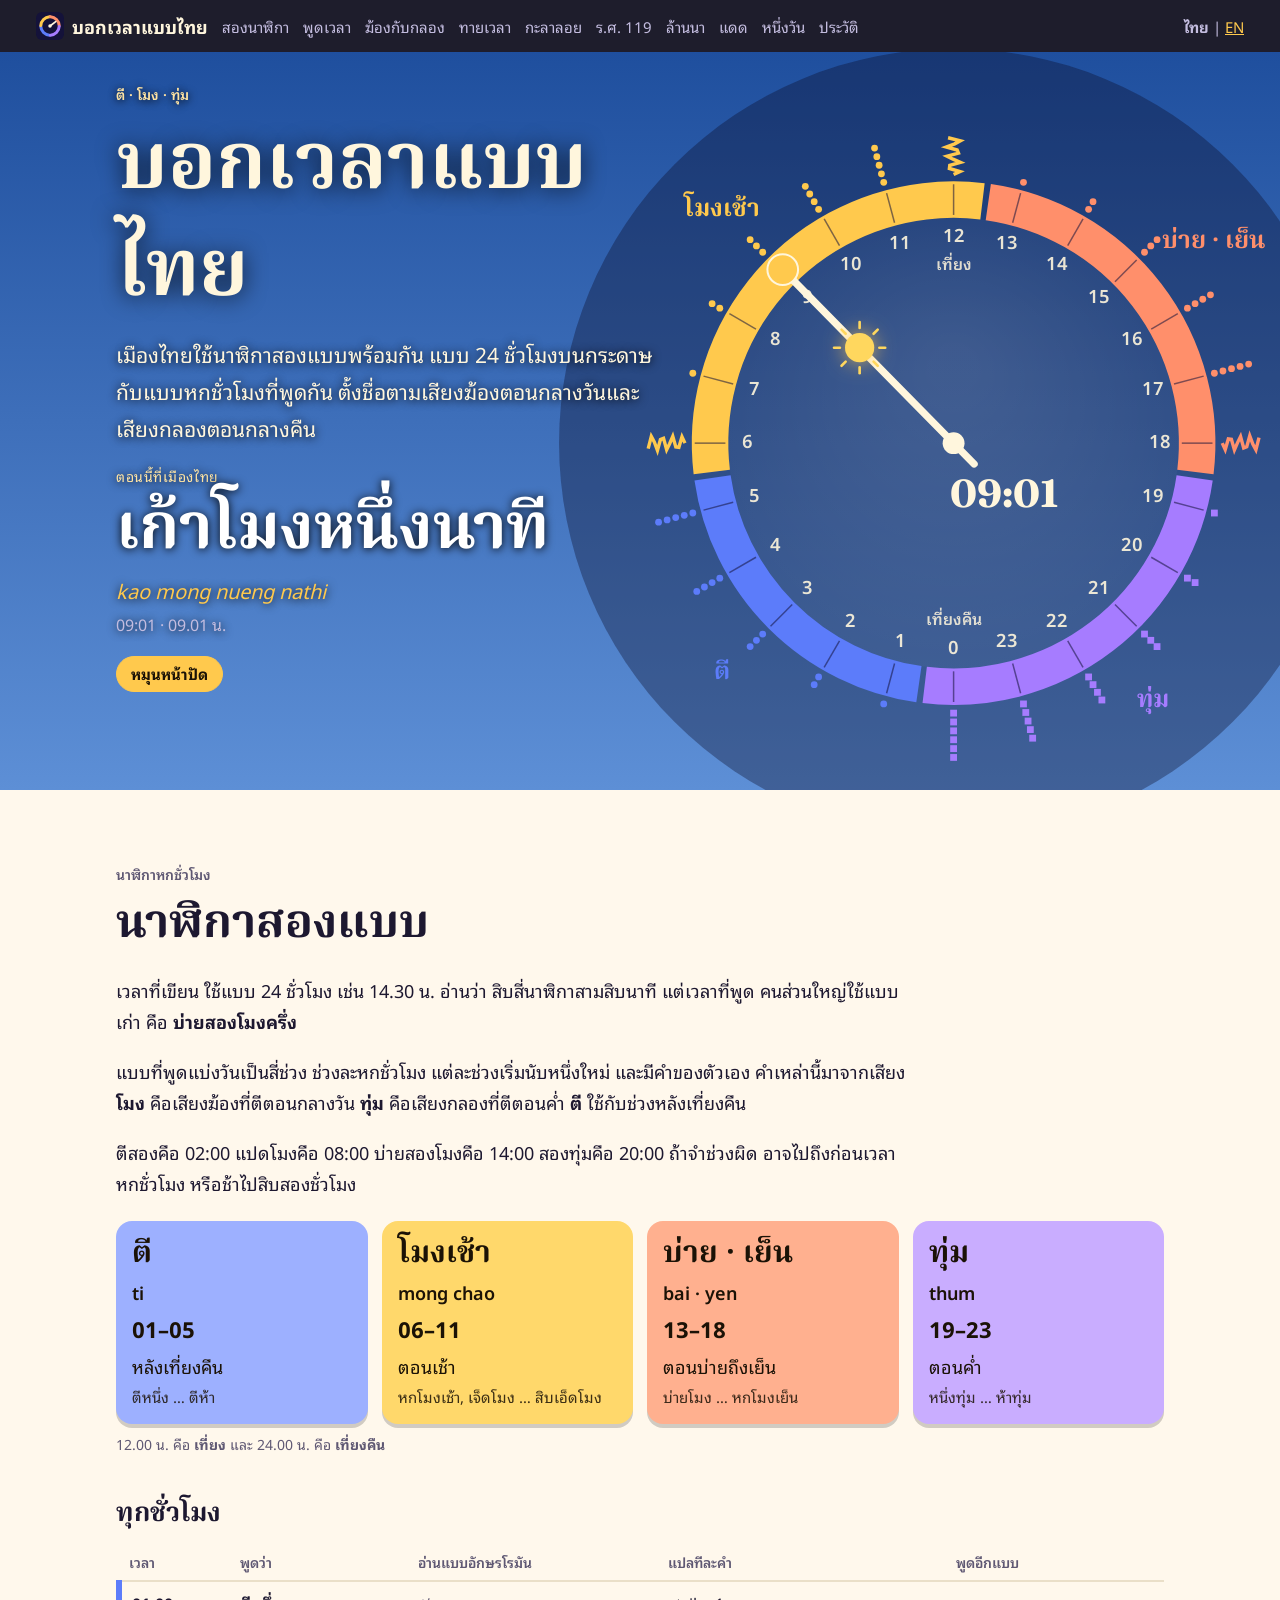
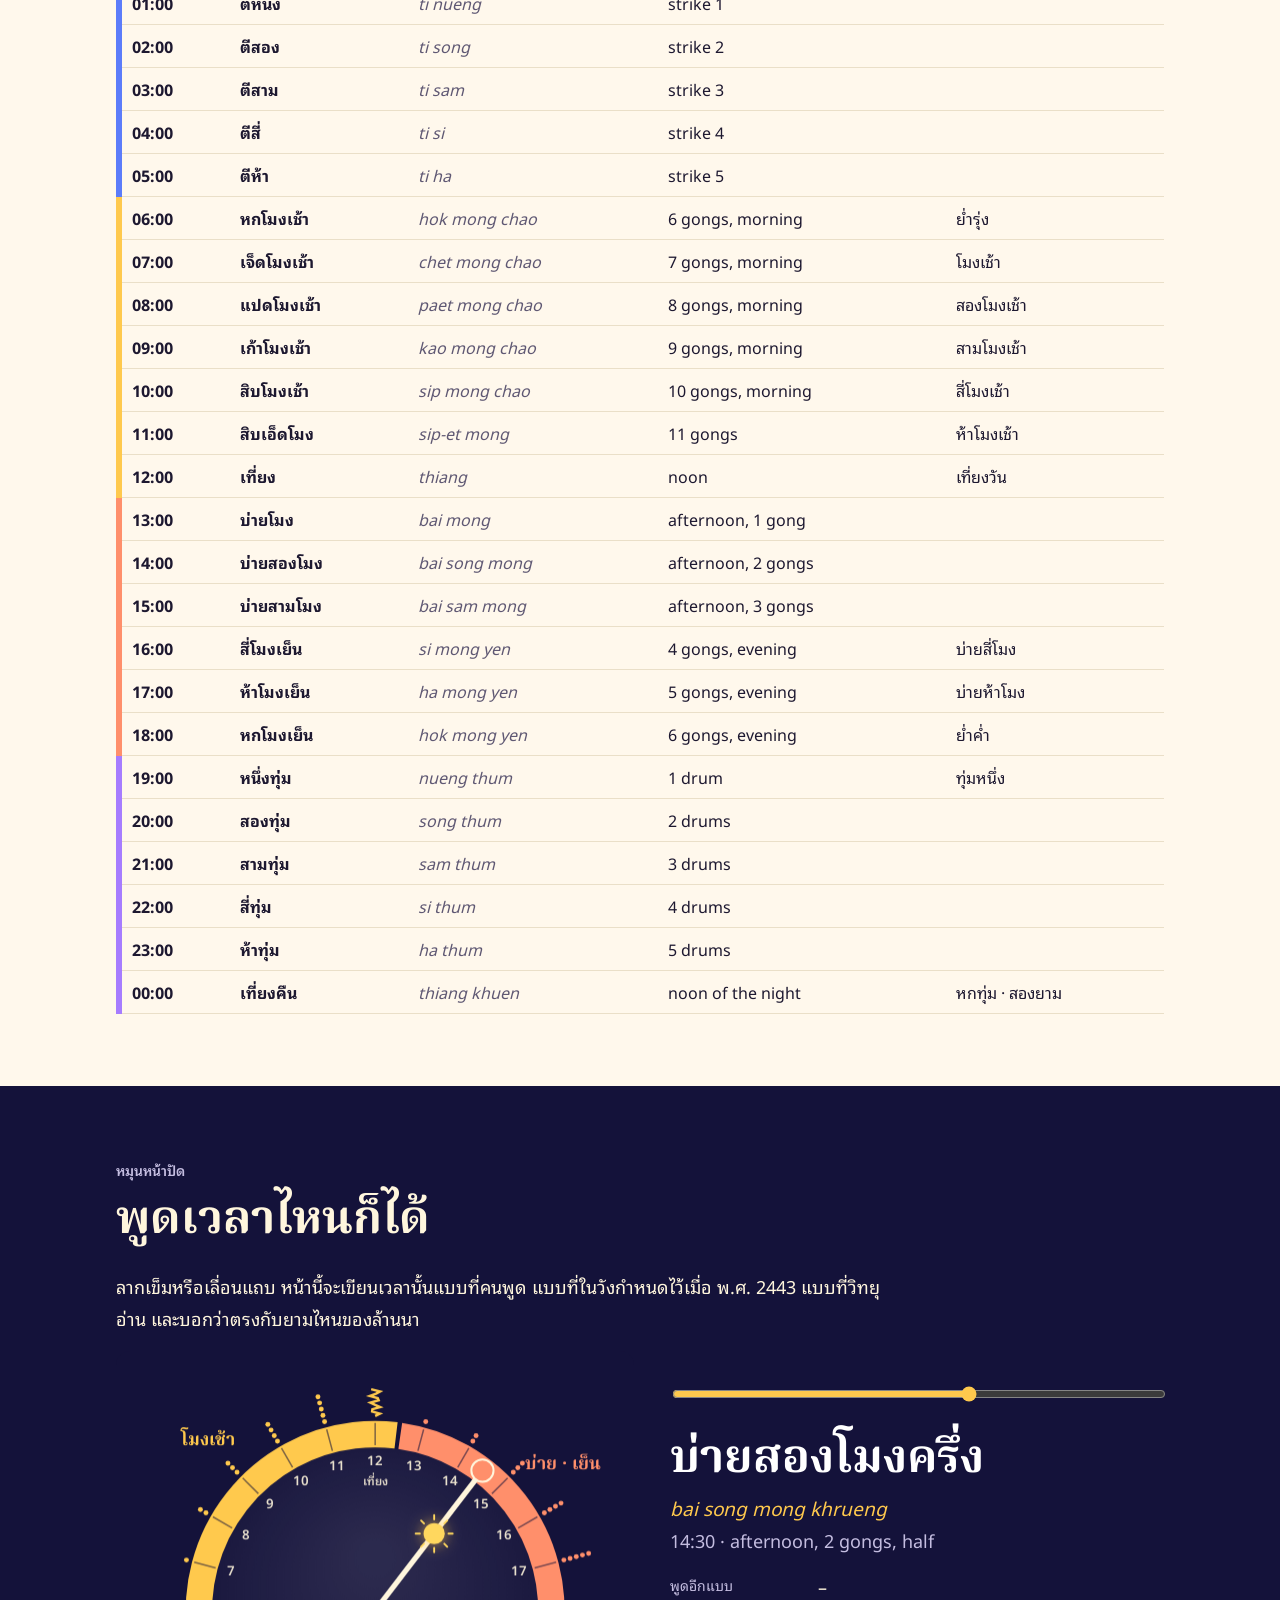
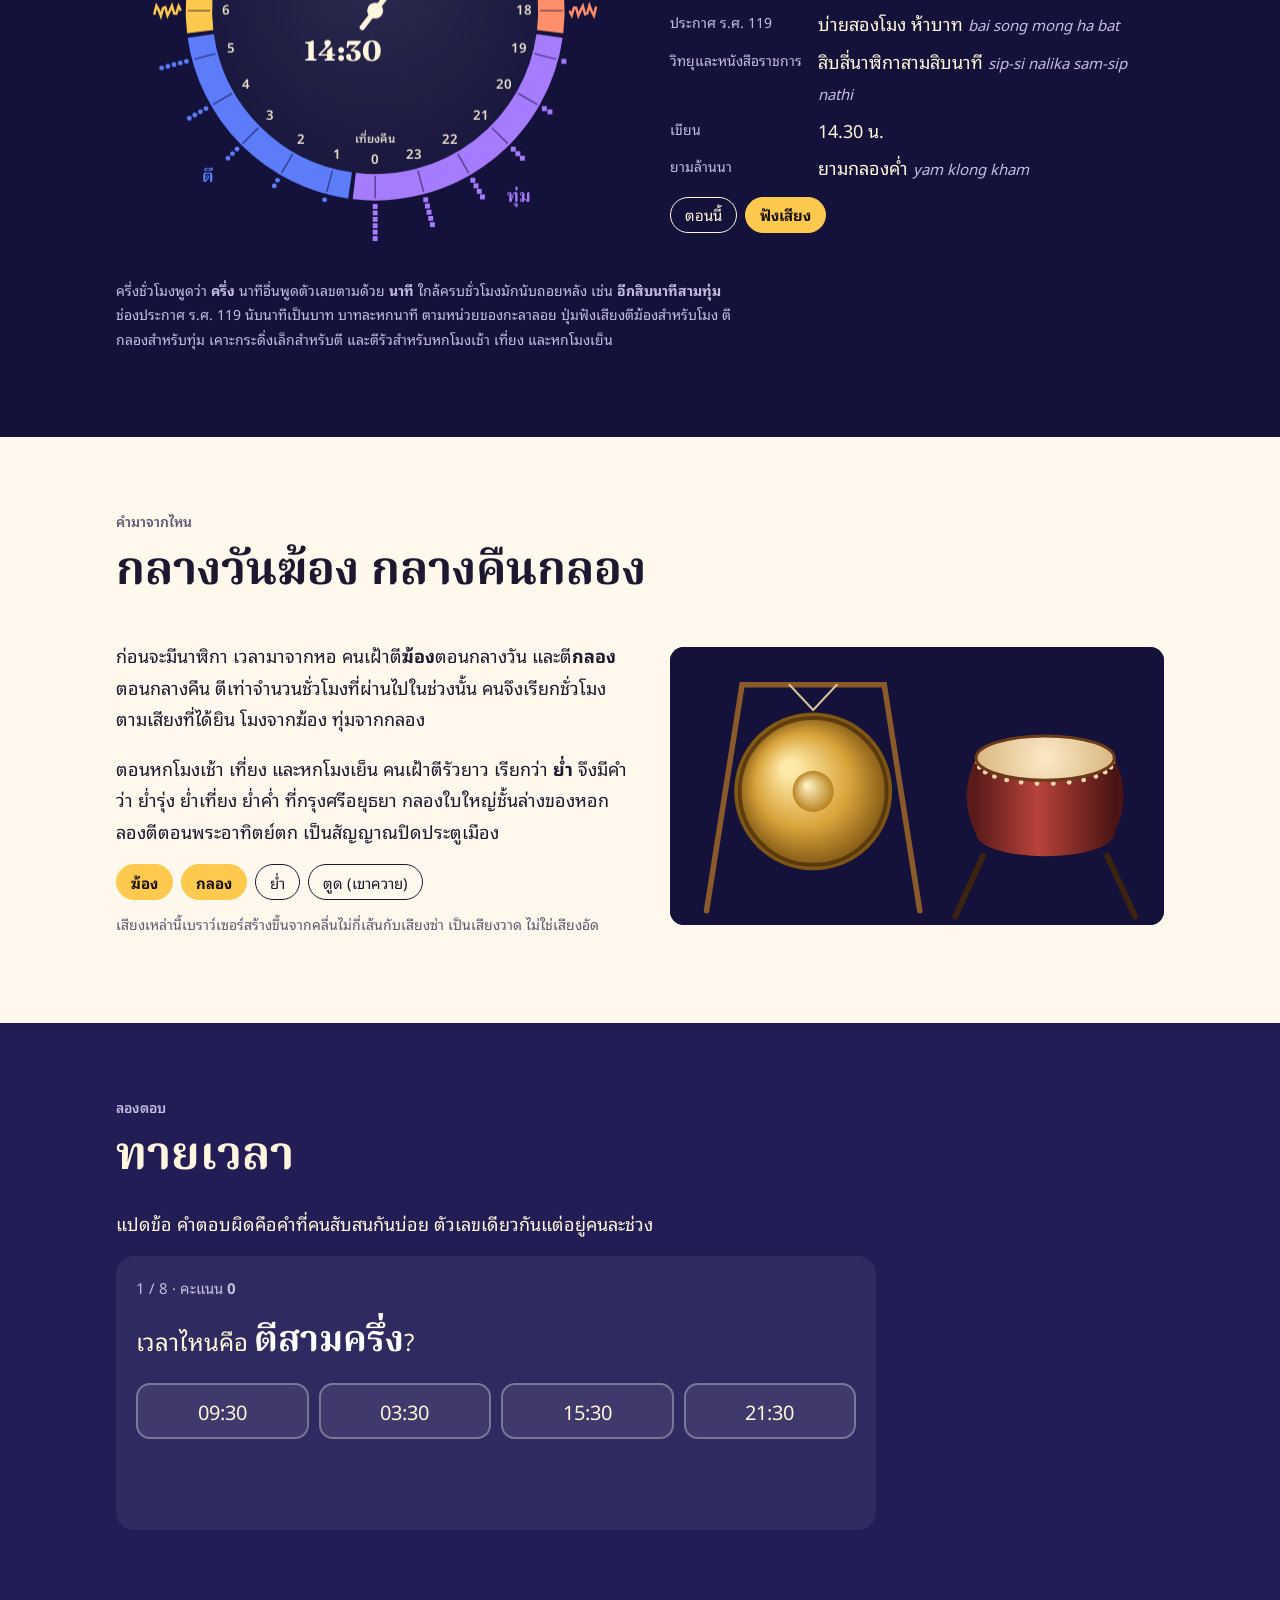
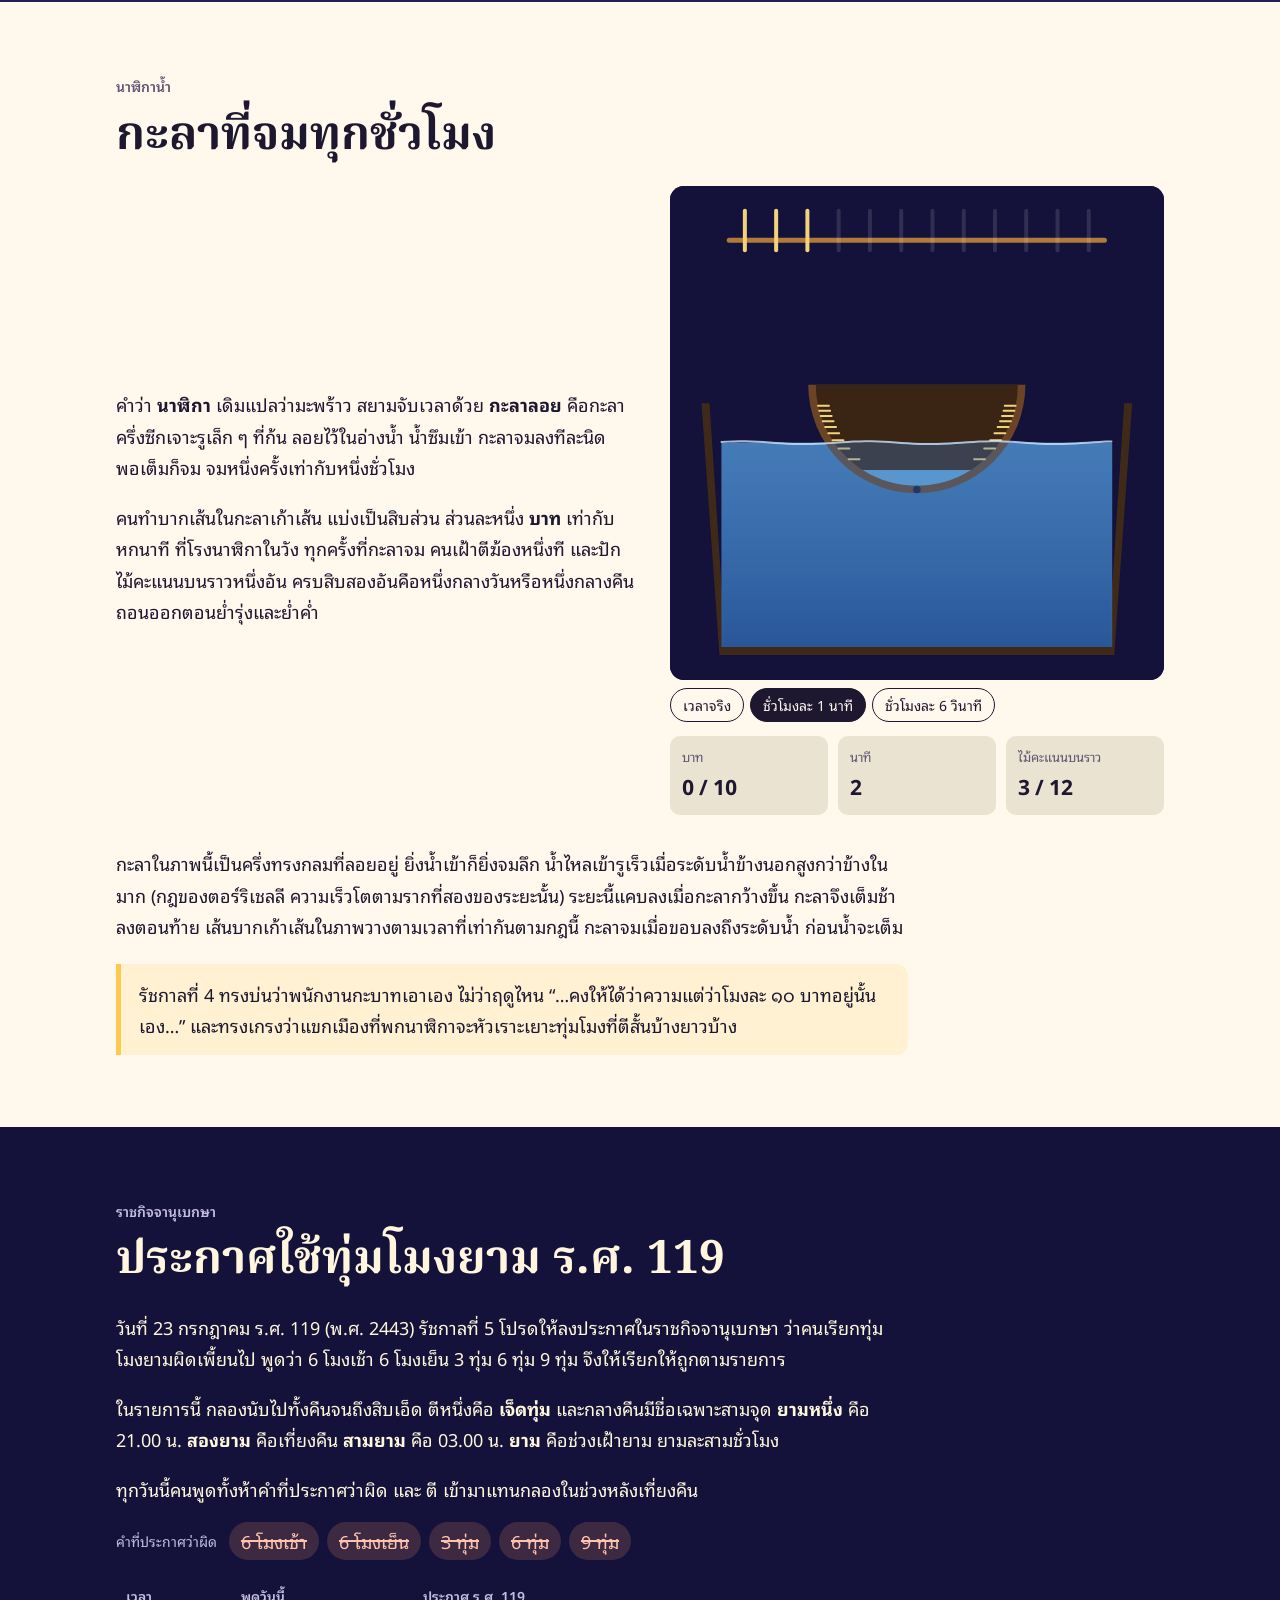
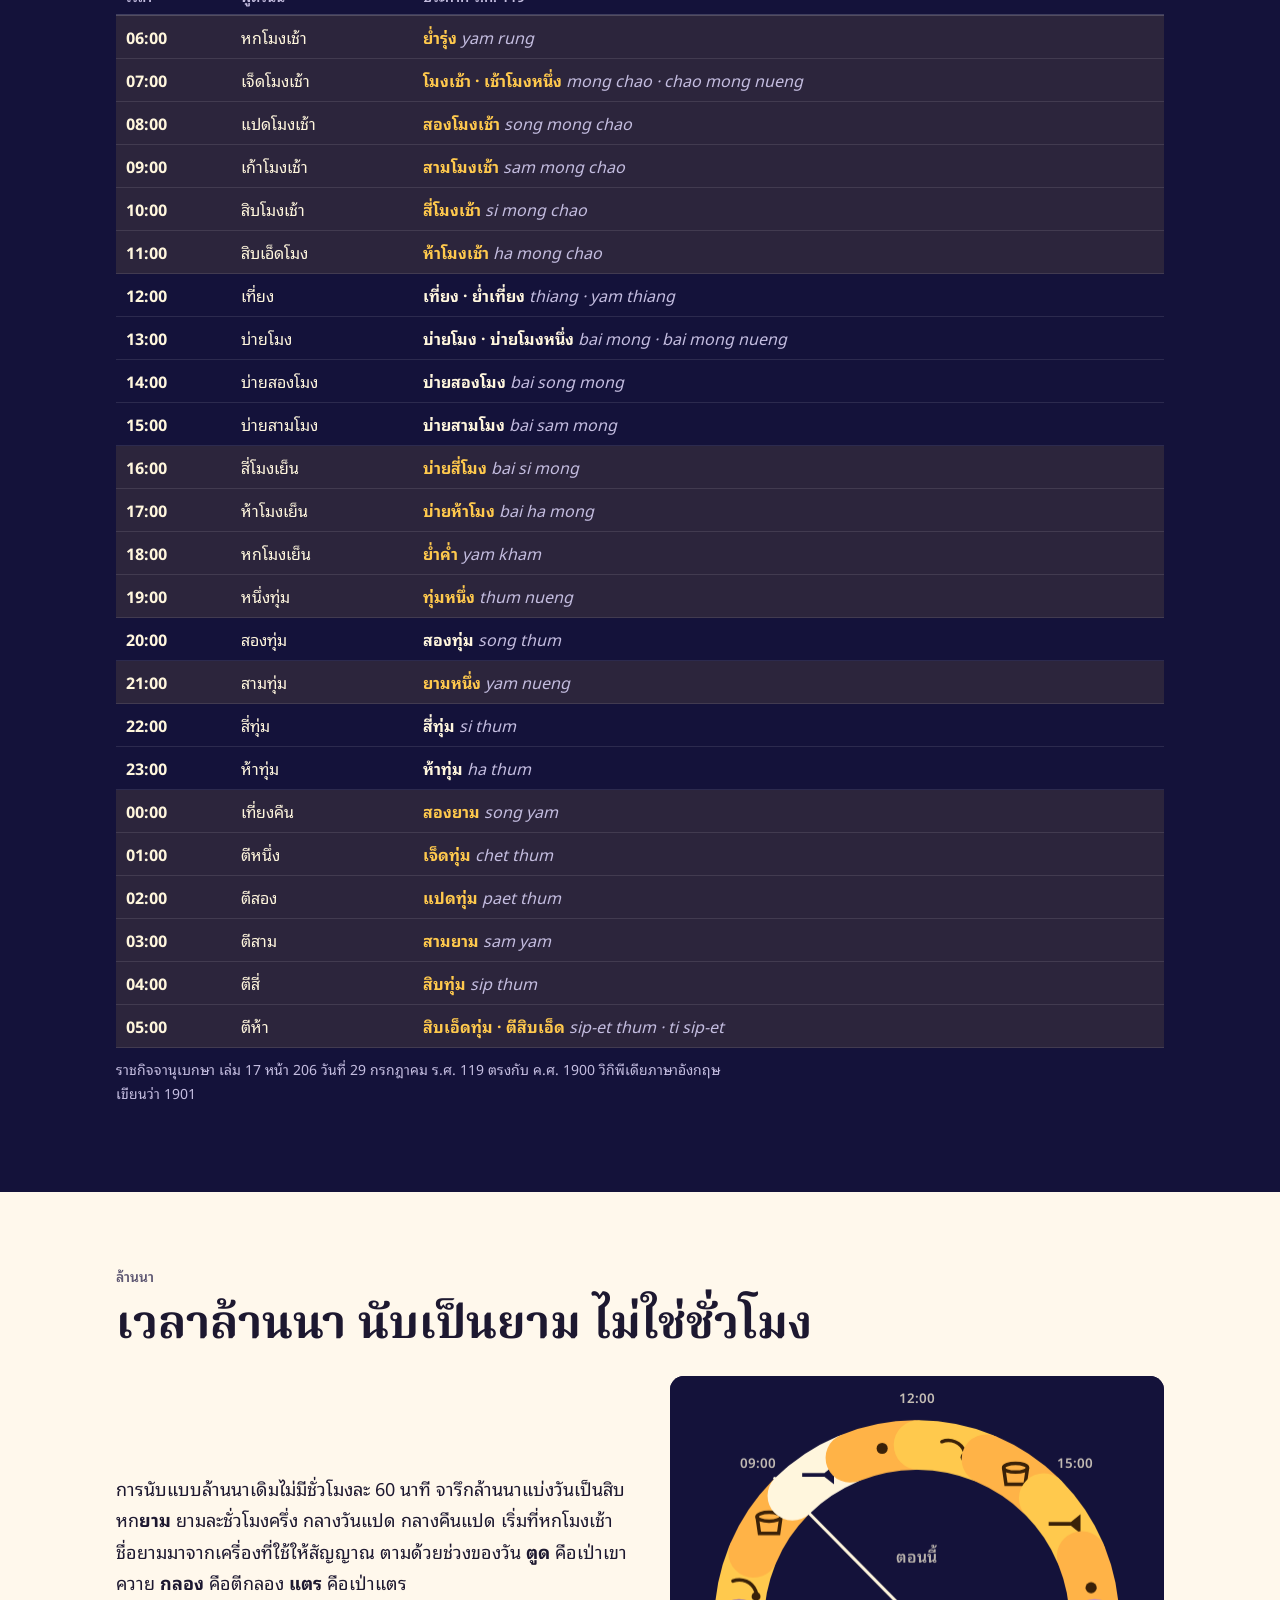
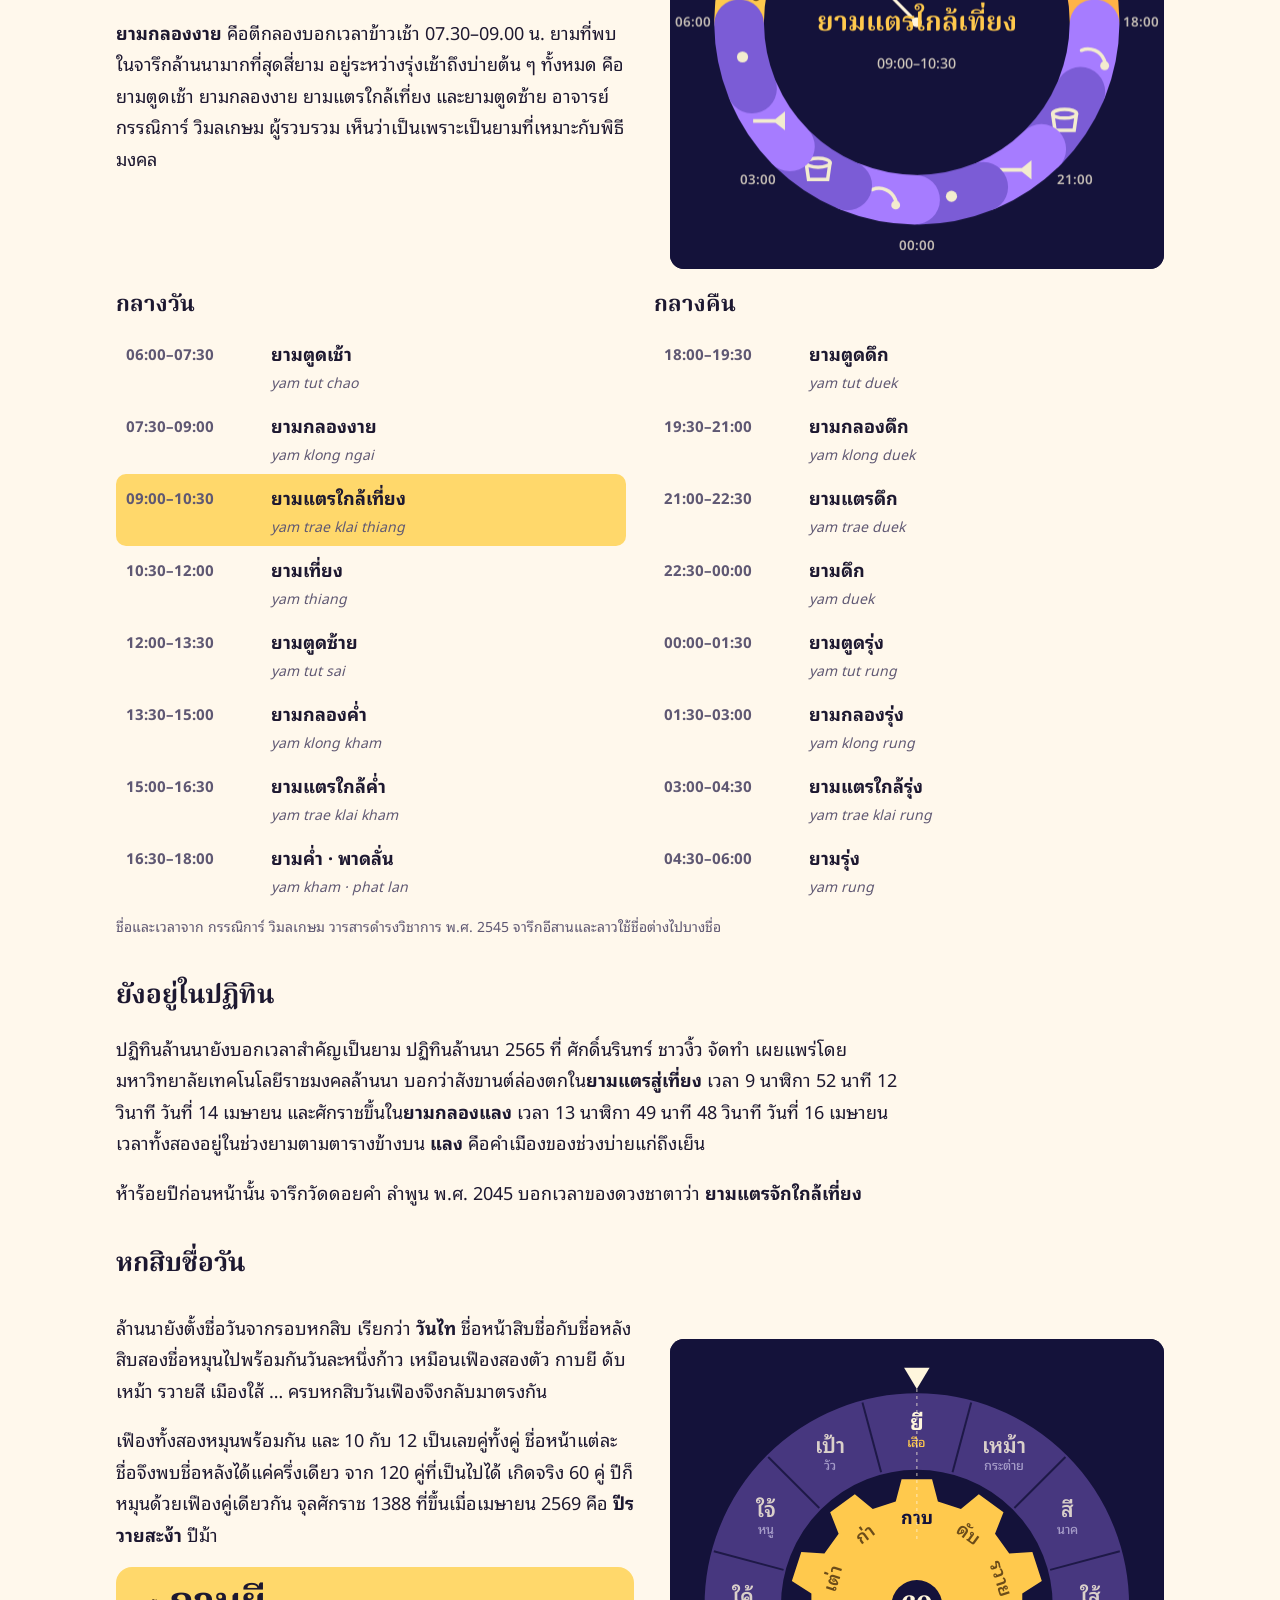
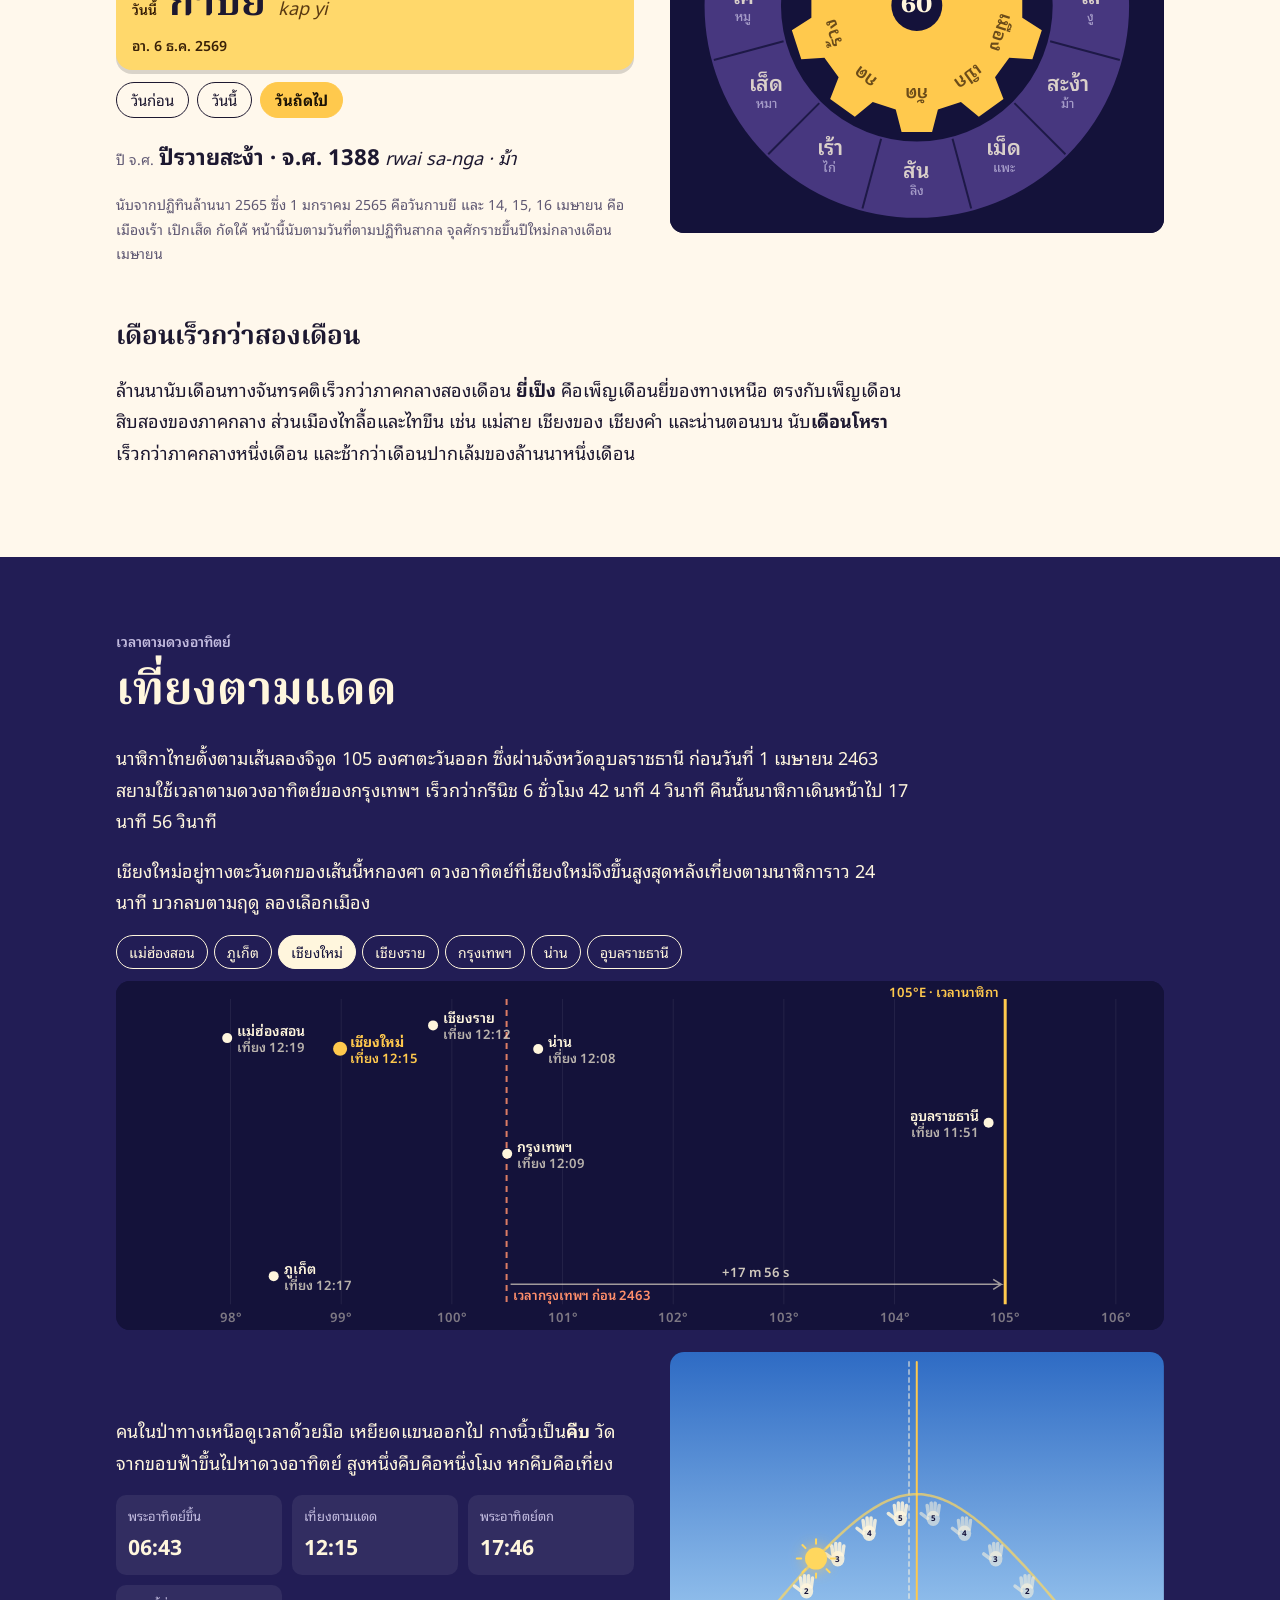
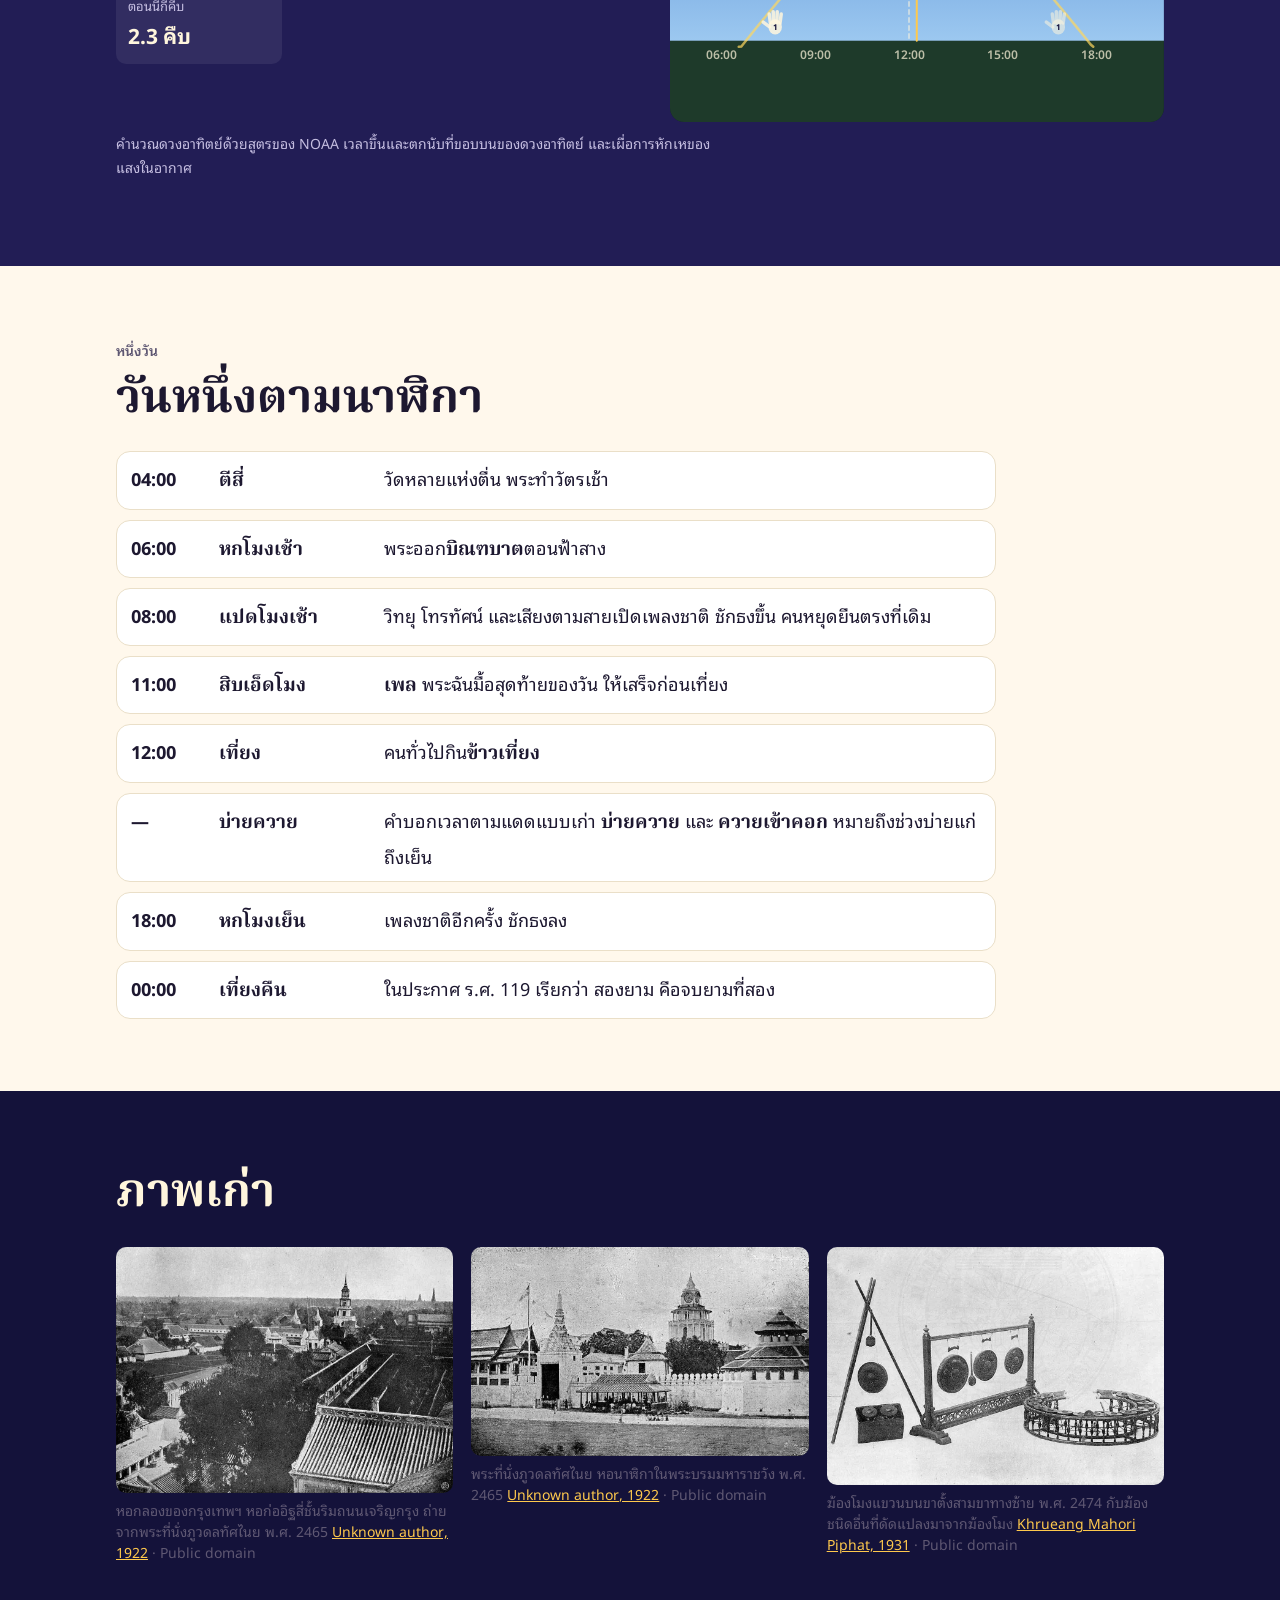
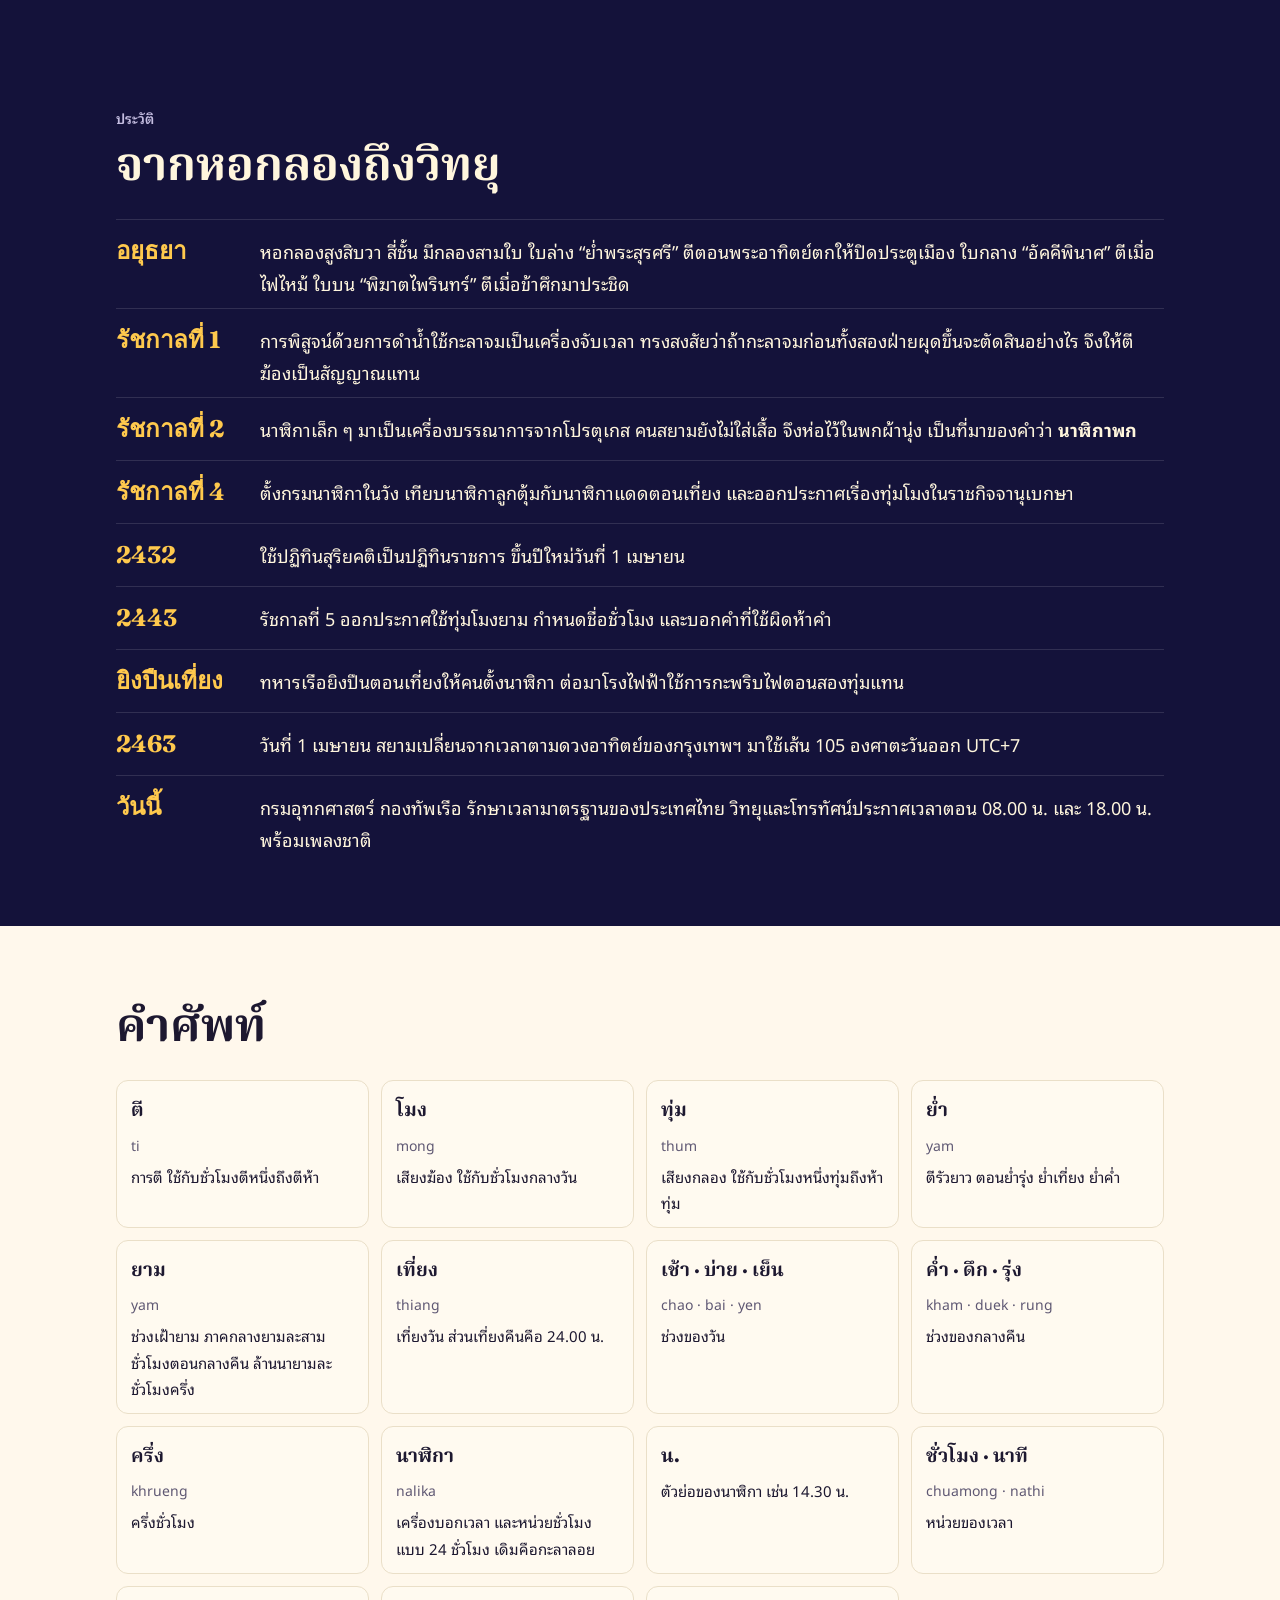
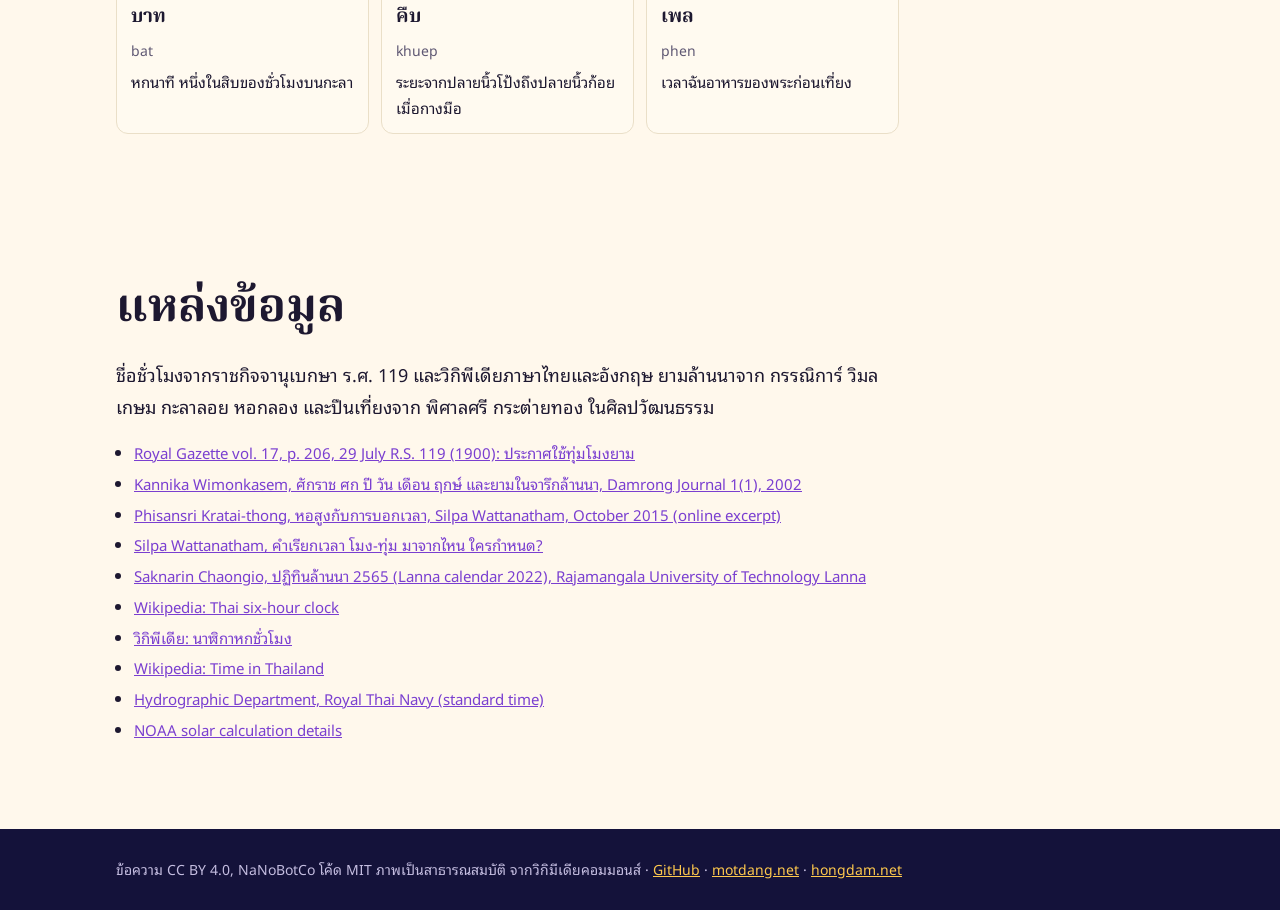
==== commit 63dfb13d: "Share cards: own card, size and alt text on each page Co-Authored-By: Claude Sonnet 5.5 <noreply@ant" ====
--- a/docs/th/index.html
+++ b/docs/th/index.html
@@ -9,11 +9,11 @@
 <link rel="alternate" hreflang="en" href="https://nanobotco.github.io/thai-time/"><link rel="alternate" hreflang="th" href="https://nanobotco.github.io/thai-time/th/"><link rel="alternate" hreflang="x-default" href="https://nanobotco.github.io/thai-time/">
 <meta property="og:type" content="website"><meta property="og:site_name" content="Telling Time in Thai · บอกเวลาแบบไทย">
 <meta property="og:title" content="บอกเวลาแบบไทย"><meta property="og:description" content="คนไทยบอกเวลาอย่างไร นาฬิกาหกชั่วโมงที่พูดกัน ตั้งชื่อตามเสียงฆ้องตอนกลางวันและเสียงกลองตอนกลางคืน นาฬิกา 24 ชั่วโมงบนกระดาษ ประกาศ ร.ศ. 119 กะลาลอย สิบหกยามของล้านนา และเที่ยงตามแดด มีหน้าปัดสด เสียง และเกมทายเวลา ภาษาไทยและอังกฤษ"><meta property="og:url" content="https://nanobotco.github.io/thai-time/th/">
-<meta property="og:image" content="https://nanobotco.github.io/thai-time/card.jpg"><meta property="og:image:secure_url" content="https://nanobotco.github.io/thai-time/card.jpg"><meta property="og:image:type" content="image/jpeg">
+<meta property="og:image" content="https://nanobotco.github.io/thai-time/card-th.jpg"><meta property="og:image:secure_url" content="https://nanobotco.github.io/thai-time/card-th.jpg"><meta property="og:image:type" content="image/jpeg">
 <meta property="og:image:width" content="1200"><meta property="og:image:height" content="630">
 <meta property="og:image:alt" content="หน้าปัด 24 ชั่วโมงสีทอง ชมพู และม่วง กับชื่อ บอกเวลาแบบไทย">
 <meta property="og:locale" content="th_TH"><meta property="og:locale:alternate" content="en_US">
-<meta name="twitter:card" content="summary_large_image"><meta name="twitter:image" content="https://nanobotco.github.io/thai-time/card.jpg">
+<meta name="twitter:card" content="summary_large_image"><meta name="twitter:image" content="https://nanobotco.github.io/thai-time/card-th.jpg">
 <link rel="icon" href="../icon.svg" type="image/svg+xml">
 <link rel="alternate" type="text/plain" href="https://nanobotco.github.io/thai-time/llms.txt" title="llms.txt">
 <link rel="preconnect" href="https://fonts.googleapis.com"><link rel="preconnect" href="https://fonts.gstatic.com" crossorigin>
